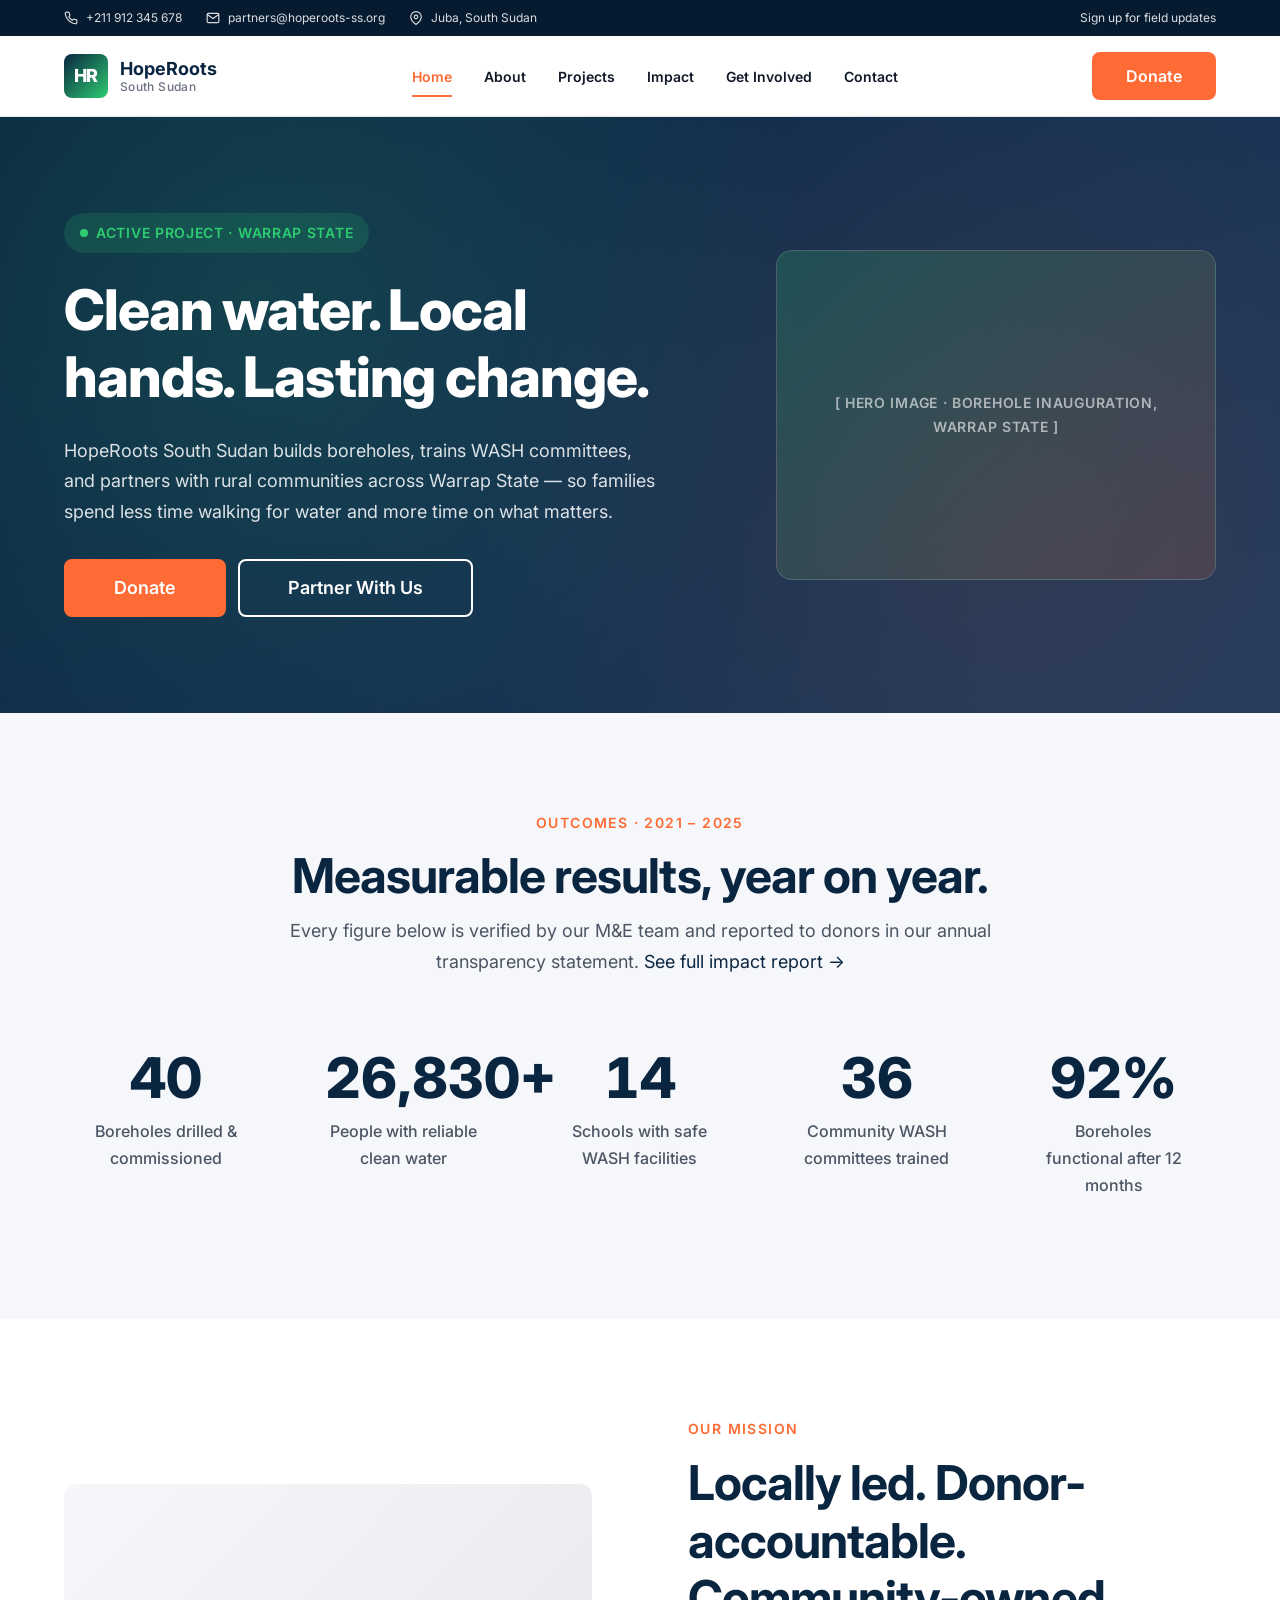
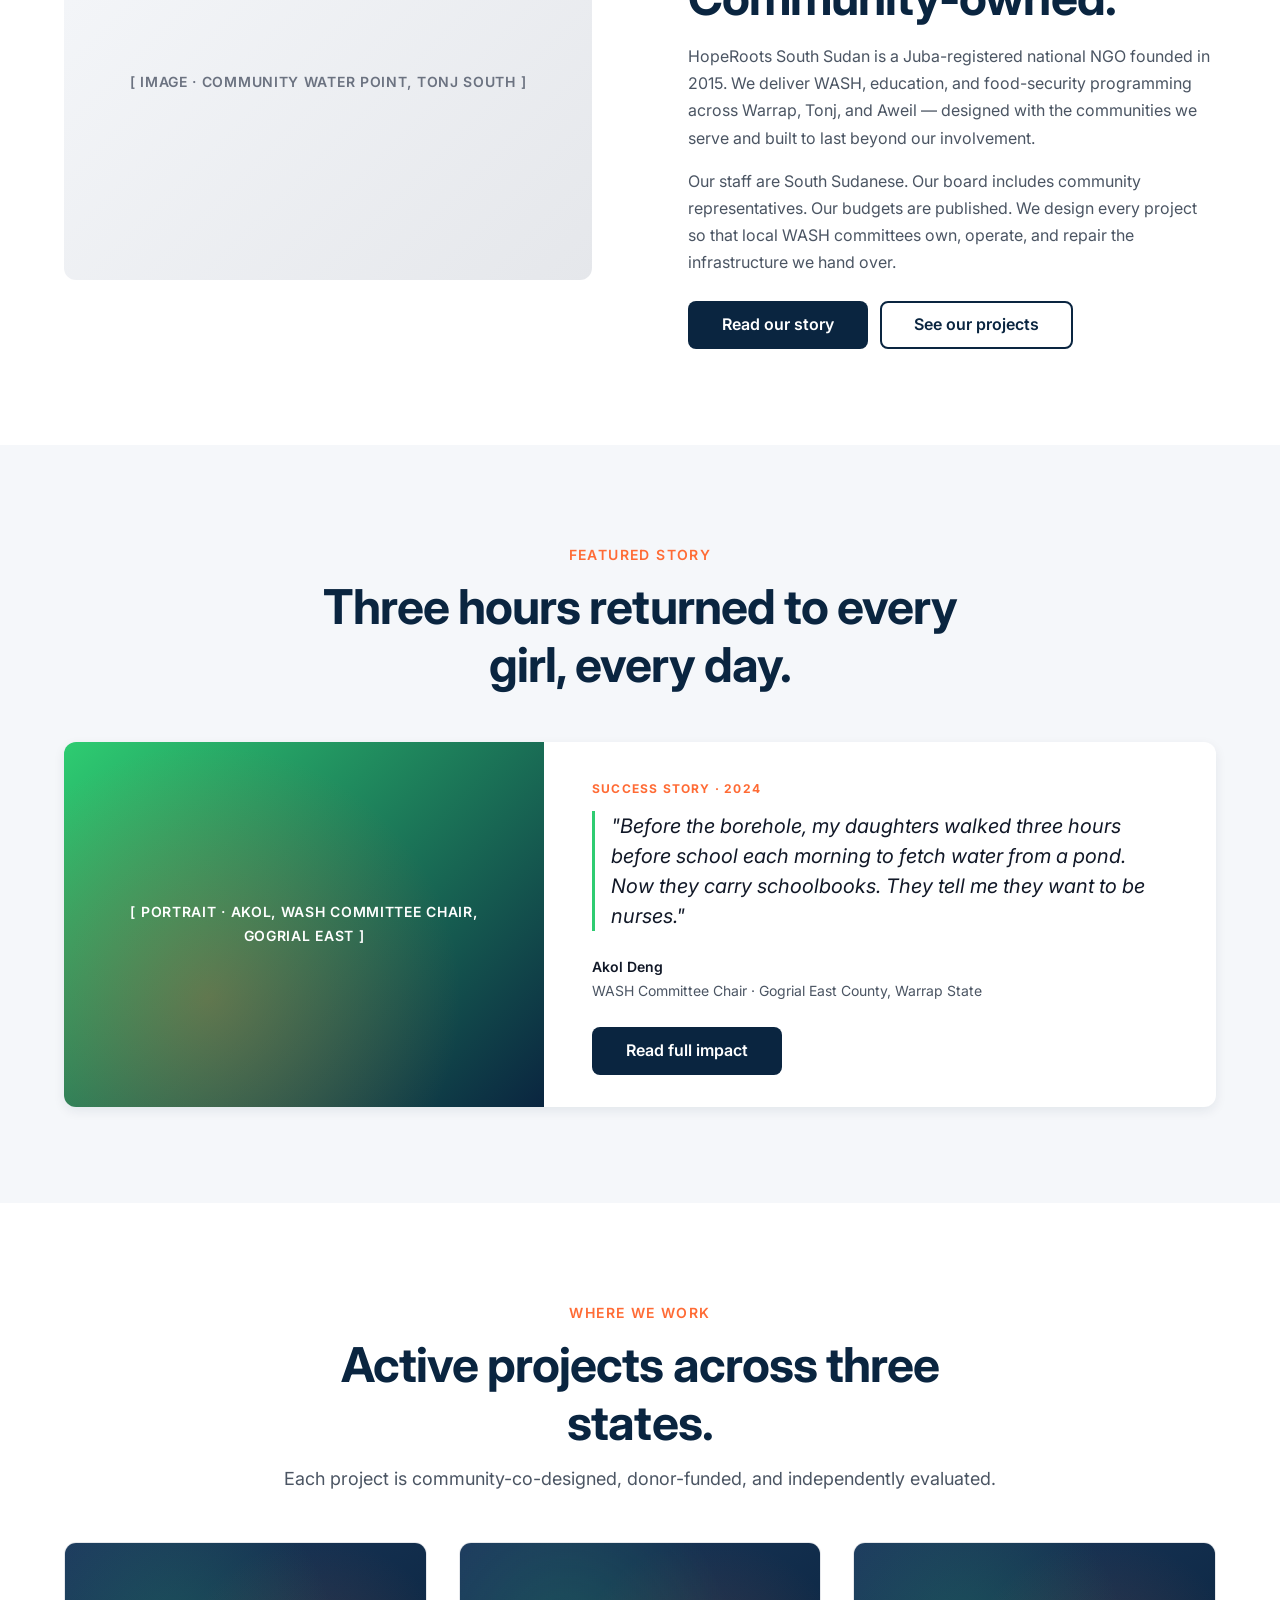
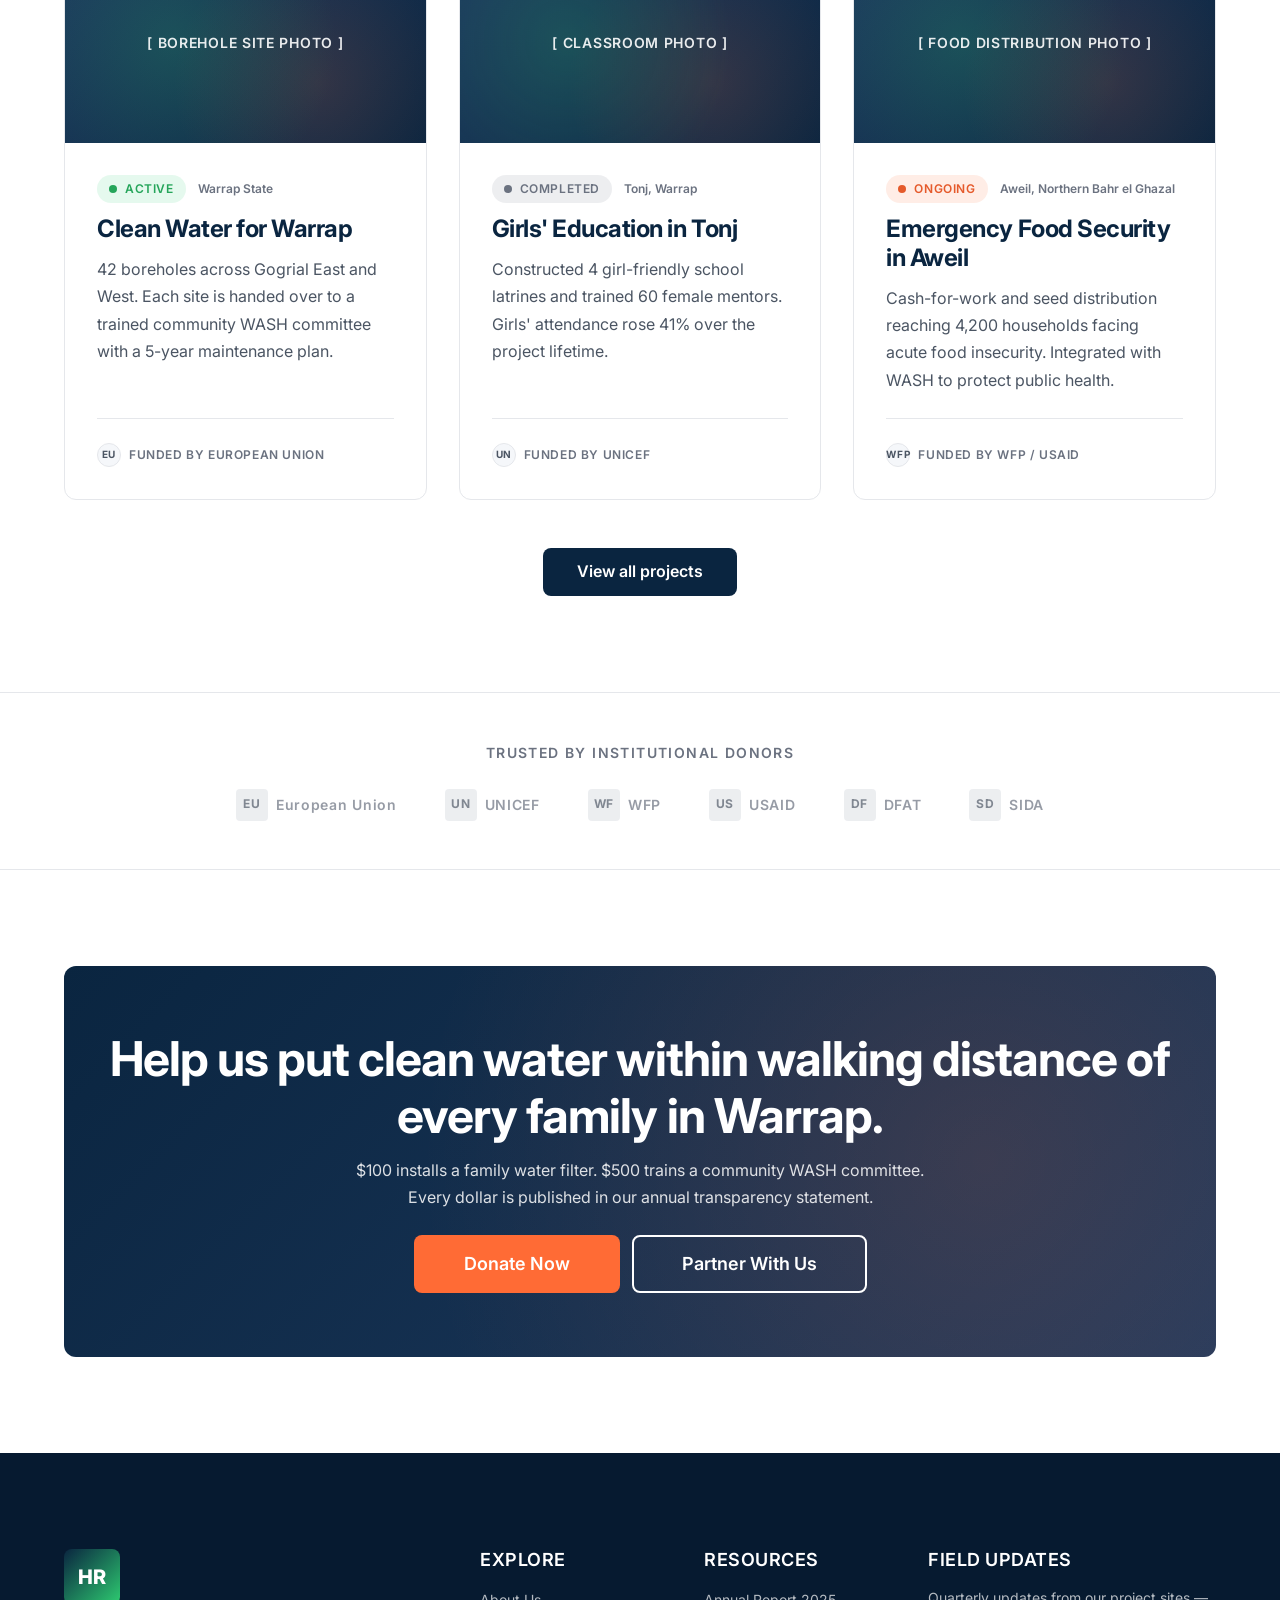
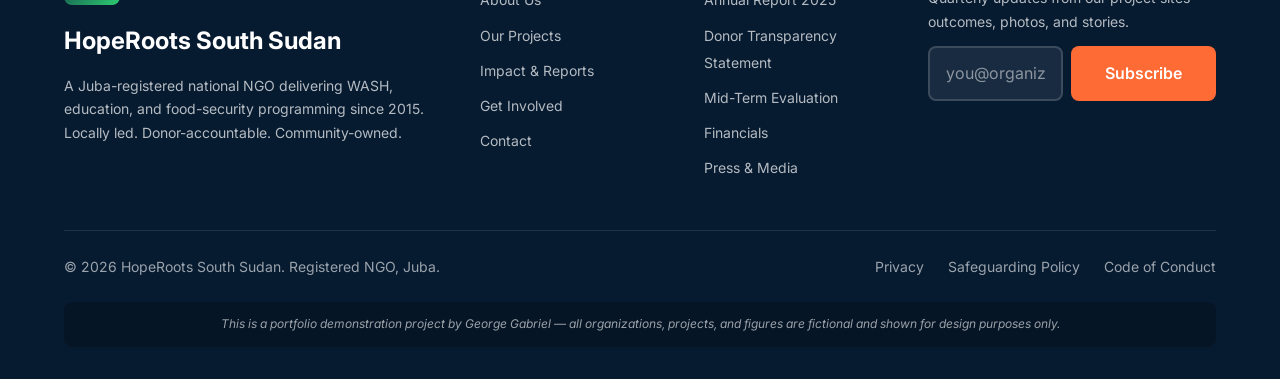
==== index.html @ a4d9246c "Initial commit: HopeRoots South Sudan portfolio site - 6 pages: Home, About, Projects, Impact & Repo" ====
<!DOCTYPE html>
<html lang="en">
<head>
  <meta charset="UTF-8" />
  <meta name="viewport" content="width=device-width, initial-scale=1.0" />
  <meta name="theme-color" content="#0a2540" />
  <title>HopeRoots South Sudan — Clean Water for Warrap</title>
  <meta name="description" content="HopeRoots South Sudan delivers clean water, sanitation, and hygiene (WASH) programs in Warrap State. Locally led, donor-funded, community-owned." />
  <meta name="author" content="HopeRoots South Sudan" />

  <!-- Open Graph / social -->
  <meta property="og:title" content="HopeRoots South Sudan — Clean Water for Warrap" />
  <meta property="og:description" content="Locally led WASH programs delivering measurable outcomes across Warrap, Tonj, and Aweil." />
  <meta property="og:type" content="website" />

  <!-- Favicon (inline SVG, no extra request) -->
  <link rel="icon" type="image/svg+xml" href="data:image/svg+xml,%3Csvg xmlns='http://www.w3.org/2000/svg' viewBox='0 0 64 64'%3E%3Crect width='64' height='64' rx='12' fill='%230a2540'/%3E%3Ctext x='32' y='42' font-family='Inter,sans-serif' font-size='28' font-weight='800' fill='%232ecc71' text-anchor='middle'%3EHR%3C/text%3E%3C/svg%3E" />

  <!-- Fonts — preconnect for perf, then load Inter -->
  <link rel="preconnect" href="https://fonts.googleapis.com" />
  <link rel="preconnect" href="https://fonts.gstatic.com" crossorigin />
  <link href="https://fonts.googleapis.com/css2?family=Inter:wght@400;500;600;700;800&display=swap" rel="stylesheet" />

  <!-- Styles -->
  <link rel="stylesheet" href="css/base.css" />
  <link rel="stylesheet" href="css/layout.css" />
  <link rel="stylesheet" href="css/components.css" />
</head>
<body data-page="home">

  <!-- Accessibility: skip to main content -->
  <a href="#main" class="skip-link">Skip to main content</a>

  <!-- Top utility bar -->
  <div class="utility-bar">
    <div class="container utility-bar__inner">
      <div class="utility-bar__info">
        <span>
          <svg viewBox="0 0 24 24" fill="none" stroke="currentColor" stroke-width="2" aria-hidden="true"><path d="M22 16.92v3a2 2 0 0 1-2.18 2 19.79 19.79 0 0 1-8.63-3.07 19.5 19.5 0 0 1-6-6 19.79 19.79 0 0 1-3.07-8.67A2 2 0 0 1 4.11 2h3a2 2 0 0 1 2 1.72c.13.96.37 1.9.7 2.81a2 2 0 0 1-.45 2.11L8.09 9.91a16 16 0 0 0 6 6l1.27-1.27a2 2 0 0 1 2.11-.45c.91.33 1.85.57 2.81.7A2 2 0 0 1 22 16.92Z"/></svg>
          +211 912 345 678
        </span>
        <span>
          <svg viewBox="0 0 24 24" fill="none" stroke="currentColor" stroke-width="2" aria-hidden="true"><path d="M4 4h16c1.1 0 2 .9 2 2v12c0 1.1-.9 2-2 2H4c-1.1 0-2-.9-2-2V6c0-1.1.9-2 2-2Z"/><path d="m22 6-10 7L2 6"/></svg>
          partners@hoperoots-ss.org
        </span>
        <span>
          <svg viewBox="0 0 24 24" fill="none" stroke="currentColor" stroke-width="2" aria-hidden="true"><path d="M21 10c0 7-9 13-9 13s-9-6-9-13a9 9 0 0 1 18 0Z"/><circle cx="12" cy="10" r="3"/></svg>
          Juba, South Sudan
        </span>
      </div>
      <div>
        <a href="get-involved.html#newsletter">Sign up for field updates</a>
      </div>
    </div>
  </div>

  <!-- Main header / nav -->
  <header class="site-header" role="banner">
    <div class="container">
      <nav class="nav" aria-label="Primary">
        <a href="index.html" class="nav__brand">
          <span class="nav__logo" aria-hidden="true">HR</span>
          <span class="nav__brand-text">
            <span class="nav__brand-name">HopeRoots</span>
            <span class="nav__brand-tag">South Sudan</span>
          </span>
        </a>

        <ul class="nav__menu">
          <li><a href="index.html" class="nav__link is-active">Home</a></li>
          <li><a href="about.html" class="nav__link">About</a></li>
          <li><a href="projects.html" class="nav__link">Projects</a></li>
          <li><a href="impact.html" class="nav__link">Impact</a></li>
          <li><a href="get-involved.html" class="nav__link">Get Involved</a></li>
          <li><a href="contact.html" class="nav__link">Contact</a></li>
        </ul>

        <a href="get-involved.html" class="btn btn--primary nav__cta">Donate</a>

        <button class="nav__toggle" aria-label="Open menu" aria-expanded="false" aria-controls="mobile-menu">
          <svg viewBox="0 0 24 24" fill="none" stroke="currentColor" stroke-width="2" aria-hidden="true"><line x1="3" y1="6" x2="21" y2="6"/><line x1="3" y1="12" x2="21" y2="12"/><line x1="3" y1="18" x2="21" y2="18"/></svg>
        </button>
      </nav>
    </div>
  </header>

  <!-- Mobile menu drawer -->
  <div class="mobile-menu" id="mobile-menu" role="dialog" aria-modal="true" aria-label="Menu">
    <div class="mobile-menu__panel">
      <div class="mobile-menu__header">
        <a href="index.html" class="nav__brand">
          <span class="nav__logo" aria-hidden="true">HR</span>
          <span class="nav__brand-text">
            <span class="nav__brand-name">HopeRoots</span>
            <span class="nav__brand-tag">South Sudan</span>
          </span>
        </a>
        <button class="mobile-menu__close" aria-label="Close menu">
          <svg viewBox="0 0 24 24" fill="none" stroke="currentColor" stroke-width="2" aria-hidden="true"><line x1="18" y1="6" x2="6" y2="18"/><line x1="6" y1="6" x2="18" y2="18"/></svg>
        </button>
      </div>
      <ul class="mobile-menu__nav">
        <li><a href="index.html" class="mobile-menu__link is-active">Home</a></li>
        <li><a href="about.html" class="mobile-menu__link">About Us</a></li>
        <li><a href="projects.html" class="mobile-menu__link">Our Projects</a></li>
        <li><a href="impact.html" class="mobile-menu__link">Impact &amp; Reports</a></li>
        <li><a href="get-involved.html" class="mobile-menu__link">Get Involved</a></li>
        <li><a href="contact.html" class="mobile-menu__link">Contact</a></li>
      </ul>
      <div class="mobile-menu__cta">
        <a href="get-involved.html" class="btn btn--primary btn--full btn--large">Donate Now</a>
      </div>
    </div>
  </div>

  <main id="main">

    <!-- Hero -->
    <section class="hero" aria-labelledby="hero-title">
      <div class="container">
        <div class="hero__inner">
          <div class="hero__content">
            <span class="hero__eyebrow">Active Project · Warrap State</span>
            <h1 id="hero-title" class="hero__title">Clean water. Local hands. Lasting change.</h1>
            <p class="hero__lead">
              HopeRoots South Sudan builds boreholes, trains WASH committees, and partners
              with rural communities across Warrap State — so families spend less time walking
              for water and more time on what matters.
            </p>
            <div class="hero__cta">
              <a href="get-involved.html" class="btn btn--primary btn--large">Donate</a>
              <a href="contact.html" class="btn btn--ghost-light btn--large">Partner With Us</a>
            </div>
          </div>
          <div class="hero__visual" aria-label="Placeholder for hero photograph: community members gathering at a newly drilled borehole in Warrap State">
            <div class="hero__visual-text">[ Hero image · Borehole inauguration, Warrap State ]</div>
          </div>
        </div>
      </div>
    </section>

    <!-- Stat counters -->
    <section class="section section--alt" aria-labelledby="stats-title">
      <div class="container">
        <div class="section-header">
          <span class="eyebrow">Outcomes · 2021 – 2025</span>
          <h2 id="stats-title">Measurable results, year on year.</h2>
          <p>Every figure below is verified by our M&amp;E team and reported to donors in our
            annual transparency statement. <a href="impact.html">See full impact report →</a></p>
        </div>

        <div class="stats">
          <div class="stat">
            <span class="stat__number" data-target="42" data-suffix="">0</span>
            <span class="stat__label">Boreholes drilled &amp; commissioned</span>
          </div>
          <div class="stat">
            <span class="stat__number" data-target="28000" data-suffix="+">0</span>
            <span class="stat__label">People with reliable clean water</span>
          </div>
          <div class="stat">
            <span class="stat__number" data-target="15" data-suffix="">0</span>
            <span class="stat__label">Schools with safe WASH facilities</span>
          </div>
          <div class="stat">
            <span class="stat__number" data-target="38" data-suffix="">0</span>
            <span class="stat__label">Community WASH committees trained</span>
          </div>
          <div class="stat">
            <span class="stat__number" data-target="96" data-suffix="%">0</span>
            <span class="stat__label">Boreholes functional after 12 months</span>
          </div>
        </div>
      </div>
    </section>

    <!-- Mission / About preview -->
    <section class="section" aria-labelledby="mission-title">
      <div class="container">
        <div class="two-col">
          <div class="two-col__visual" aria-label="Placeholder for image: women and children at a community water point">
            [ Image · Community water point, Tonj South ]
          </div>
          <div class="two-col__content">
            <span class="eyebrow" style="color: var(--color-accent-orange); font-weight: 600; letter-spacing: 0.1em; text-transform: uppercase; font-size: var(--fs-sm);">Our Mission</span>
            <h2 id="mission-title" style="margin-top: var(--space-3);">Locally led. Donor-accountable. Community-owned.</h2>
            <p>
              HopeRoots South Sudan is a Juba-registered national NGO founded in 2015. We
              deliver WASH, education, and food-security programming across Warrap, Tonj, and
              Aweil — designed with the communities we serve and built to last beyond our
              involvement.
            </p>
            <p>
              Our staff are South Sudanese. Our board includes community representatives.
              Our budgets are published. We design every project so that local WASH committees
              own, operate, and repair the infrastructure we hand over.
            </p>
            <div class="btn-group">
              <a href="about.html" class="btn btn--secondary">Read our story</a>
              <a href="projects.html" class="btn btn--ghost">See our projects</a>
            </div>
          </div>
        </div>
      </div>
    </section>

    <!-- Featured success story -->
    <section class="section section--alt" aria-labelledby="story-title">
      <div class="container">
        <div class="section-header">
          <span class="eyebrow">Featured Story</span>
          <h2 id="story-title">Three hours returned to every girl, every day.</h2>
        </div>

        <article class="story-card">
          <div class="story-card__visual" aria-label="Placeholder for portrait photograph: community leader in Warrap State">
            <span>[ Portrait · Akol, WASH Committee Chair, Gogrial East ]</span>
          </div>
          <div class="story-card__body">
            <span class="story-card__label">Success Story · 2024</span>
            <blockquote class="story-card__quote">
              "Before the borehole, my daughters walked three hours before school each morning
              to fetch water from a pond. Now they carry schoolbooks. They tell me they want
              to be nurses."
            </blockquote>
            <div class="story-card__attribution">
              <strong>Akol Deng</strong>
              WASH Committee Chair · Gogrial East County, Warrap State
            </div>
            <div class="btn-group" style="margin-top: var(--space-5);">
              <a href="impact.html" class="btn btn--secondary">Read full impact</a>
            </div>
          </div>
        </article>
      </div>
    </section>

    <!-- Featured projects preview -->
    <section class="section" aria-labelledby="projects-preview-title">
      <div class="container">
        <div class="section-header">
          <span class="eyebrow">Where We Work</span>
          <h2 id="projects-preview-title">Active projects across three states.</h2>
          <p>Each project is community-co-designed, donor-funded, and independently evaluated.</p>
        </div>

        <div class="grid grid--3">
          <article class="project-card">
            <div class="project-card__image" aria-hidden="true">
              <span class="project-card__image-text">[ Borehole site photo ]</span>
            </div>
            <div class="project-card__body">
              <div class="project-card__meta">
                <span class="badge badge--active">Active</span>
                <span style="font-size: var(--fs-xs); color: var(--color-text-light); font-weight: 600;">Warrap State</span>
              </div>
              <h3 class="project-card__title">Clean Water for Warrap</h3>
              <p class="project-card__desc">
                42 boreholes across Gogrial East and West. Each site is handed over to a trained
                community WASH committee with a 5-year maintenance plan.
              </p>
              <div class="project-card__footer funding-line">
                <span class="funding-line__mark">EU</span>
                <span>Funded by European Union</span>
              </div>
            </div>
          </article>

          <article class="project-card">
            <div class="project-card__image" aria-hidden="true">
              <span class="project-card__image-text">[ Classroom photo ]</span>
            </div>
            <div class="project-card__body">
              <div class="project-card__meta">
                <span class="badge badge--completed">Completed</span>
                <span style="font-size: var(--fs-xs); color: var(--color-text-light); font-weight: 600;">Tonj, Warrap</span>
              </div>
              <h3 class="project-card__title">Girls' Education in Tonj</h3>
              <p class="project-card__desc">
                Constructed 4 girl-friendly school latrines and trained 60 female mentors.
                Girls' attendance rose 41% over the project lifetime.
              </p>
              <div class="project-card__footer funding-line">
                <span class="funding-line__mark">UN</span>
                <span>Funded by UNICEF</span>
              </div>
            </div>
          </article>

          <article class="project-card">
            <div class="project-card__image" aria-hidden="true">
              <span class="project-card__image-text">[ Food distribution photo ]</span>
            </div>
            <div class="project-card__body">
              <div class="project-card__meta">
                <span class="badge badge--ongoing">Ongoing</span>
                <span style="font-size: var(--fs-xs); color: var(--color-text-light); font-weight: 600;">Aweil, Northern Bahr el Ghazal</span>
              </div>
              <h3 class="project-card__title">Emergency Food Security in Aweil</h3>
              <p class="project-card__desc">
                Cash-for-work and seed distribution reaching 4,200 households facing acute
                food insecurity. Integrated with WASH to protect public health.
              </p>
              <div class="project-card__footer funding-line">
                <span class="funding-line__mark">WFP</span>
                <span>Funded by WFP / USAID</span>
              </div>
            </div>
          </article>
        </div>

        <div class="text-center" style="margin-top: var(--space-7);">
          <a href="projects.html" class="btn btn--secondary">View all projects</a>
        </div>
      </div>
    </section>

    <!-- Partner logos strip -->
    <div class="partners">
      <div class="container">
        <div class="partners__label">Trusted by institutional donors</div>
        <div class="partners__logos">
          <span class="partner-logo"><span class="partner-logo__mark">EU</span> European Union</span>
          <span class="partner-logo"><span class="partner-logo__mark">UN</span> UNICEF</span>
          <span class="partner-logo"><span class="partner-logo__mark">WF</span> WFP</span>
          <span class="partner-logo"><span class="partner-logo__mark">US</span> USAID</span>
          <span class="partner-logo"><span class="partner-logo__mark">DF</span> DFAT</span>
          <span class="partner-logo"><span class="partner-logo__mark">SD</span> SIDA</span>
        </div>
      </div>
    </div>

    <!-- CTA banner -->
    <section class="section">
      <div class="container">
        <div class="cta-banner">
          <h2>Help us put clean water within walking distance of every family in Warrap.</h2>
          <p>
            $100 installs a family water filter. $500 trains a community WASH committee.
            Every dollar is published in our annual transparency statement.
          </p>
          <div class="btn-group" style="justify-content: center;">
            <a href="get-involved.html" class="btn btn--primary btn--large">Donate Now</a>
            <a href="contact.html" class="btn btn--ghost-light btn--large">Partner With Us</a>
          </div>
        </div>
      </div>
    </section>

  </main>

  <!-- Footer -->
  <footer class="site-footer" role="contentinfo">
    <div class="container">
      <div class="footer-grid">
        <div class="footer-brand">
          <div class="footer-brand__logo" aria-hidden="true">HR</div>
          <div class="footer-brand__name">HopeRoots South Sudan</div>
          <p class="footer-brand__desc">
            A Juba-registered national NGO delivering WASH, education, and food-security
            programming since 2015. Locally led. Donor-accountable. Community-owned.
          </p>
        </div>

        <div>
          <h4>Explore</h4>
          <ul class="footer-links">
            <li><a href="about.html">About Us</a></li>
            <li><a href="projects.html">Our Projects</a></li>
            <li><a href="impact.html">Impact &amp; Reports</a></li>
            <li><a href="get-involved.html">Get Involved</a></li>
            <li><a href="contact.html">Contact</a></li>
          </ul>
        </div>

        <div>
          <h4>Resources</h4>
          <ul class="footer-links">
            <li><a href="impact.html#reports">Annual Report 2025</a></li>
            <li><a href="impact.html#reports">Donor Transparency Statement</a></li>
            <li><a href="impact.html#reports">Mid-Term Evaluation</a></li>
            <li><a href="impact.html#financials">Financials</a></li>
            <li><a href="contact.html#press">Press &amp; Media</a></li>
          </ul>
        </div>

        <div class="footer-newsletter" id="newsletter">
          <h4>Field Updates</h4>
          <p>Quarterly updates from our project sites — outcomes, photos, and stories.</p>
          <form class="newsletter-form" data-validate data-success-message="Thank you for subscribing. Watch your inbox for our next quarterly update.">
            <label for="footer-email" class="sr-only">Email address</label>
            <input id="footer-email" class="form-input" type="email" name="email" placeholder="you@organization.org" required />
            <button type="submit" class="btn btn--primary">Subscribe</button>
          </form>
          <div class="form-success" role="status" aria-live="polite"></div>
        </div>
      </div>

      <div class="footer-bottom">
        <div>
          © <span data-year>2025</span> HopeRoots South Sudan. Registered NGO, Juba.
        </div>
        <div class="footer-bottom__credits">
          <a href="#">Privacy</a>
          <a href="#">Safeguarding Policy</a>
          <a href="#">Code of Conduct</a>
        </div>
      </div>

      <div class="footer-disclaimer">
        This is a portfolio demonstration project by George Gabriel — all organizations,
        projects, and figures are fictional and shown for design purposes only.
      </div>
    </div>
  </footer>

  <script src="js/main.js"></script>
</body>
</html>
---- css/base.css ----
/* ==========================================================================
   base.css — Reset, design tokens, typography, and global utilities
   HopeRoots South Sudan — Clean Water for Warrap
   ========================================================================== */

/* --------------------------------------------------------------------------
   Design Tokens (CSS Custom Properties)
   --------------------------------------------------------------------------
   Color philosophy:
   - Deep blue = institutional trust, water, stability
   - White = clarity, transparency, openness
   - Accent orange = urgency, action, warmth
   - Accent green = growth, water, life, sustainability
   -------------------------------------------------------------------------- */
:root {
  /* Brand colors */
  --color-primary: #0a2540;          /* Deep institutional blue */
  --color-primary-dark: #061a30;
  --color-primary-light: #1e3a5f;
  --color-accent-orange: #ff6b35;    /* Warm CTA / urgency */
  --color-accent-orange-dark: #e55a2b;
  --color-accent-green: #2ecc71;     /* Water / life / growth */
  --color-accent-green-dark: #25a55a;

  /* Neutrals */
  --color-white: #ffffff;
  --color-bg: #ffffff;
  --color-bg-alt: #f5f7fa;           /* Subtle section dividers */
  --color-bg-dark: #0a2540;
  --color-border: #e5e7eb;
  --color-border-strong: #d1d5db;

  /* Status badges */
  --color-status-active: #2ecc71;
  --color-status-ongoing: #ff6b35;
  --color-status-completed: #6b7280;

  /* Text */
  --color-text: #111827;
  --color-text-medium: #4b5563;
  --color-text-light: #6b7280;
  --color-text-inverse: #ffffff;

  /* Typography */
  --font-sans: 'Inter', -apple-system, BlinkMacSystemFont, 'Segoe UI', Roboto,
    Oxygen, Ubuntu, Cantarell, sans-serif;
  --font-display: 'Inter', -apple-system, BlinkMacSystemFont, 'Segoe UI', sans-serif;

  --fs-xs: 0.75rem;       /* 12px */
  --fs-sm: 0.875rem;      /* 14px */
  --fs-base: 1rem;        /* 16px */
  --fs-md: 1.125rem;      /* 18px */
  --fs-lg: 1.25rem;       /* 20px */
  --fs-xl: 1.5rem;        /* 24px */
  --fs-2xl: 2rem;         /* 32px */
  --fs-3xl: 2.5rem;       /* 40px */
  --fs-4xl: 3rem;         /* 48px */
  --fs-5xl: 3.5rem;       /* 56px */

  --fw-regular: 400;
  --fw-medium: 500;
  --fw-semibold: 600;
  --fw-bold: 700;
  --fw-extrabold: 800;

  --lh-tight: 1.2;
  --lh-snug: 1.35;
  --lh-normal: 1.5;
  --lh-relaxed: 1.7;

  /* Spacing scale (8px base) */
  --space-1: 0.25rem;     /*  4px */
  --space-2: 0.5rem;      /*  8px */
  --space-3: 0.75rem;     /* 12px */
  --space-4: 1rem;        /* 16px */
  --space-5: 1.5rem;      /* 24px */
  --space-6: 2rem;        /* 32px */
  --space-7: 3rem;        /* 48px */
  --space-8: 4rem;        /* 64px */
  --space-9: 6rem;        /* 96px */
  --space-10: 8rem;       /* 128px */

  /* Layout */
  --container-max: 1200px;
  --container-narrow: 880px;
  --container-padding: var(--space-5);

  /* Radii */
  --radius-sm: 4px;
  --radius-md: 8px;
  --radius-lg: 12px;
  --radius-xl: 16px;
  --radius-full: 9999px;

  /* Shadows — soft, institutional */
  --shadow-sm: 0 1px 2px rgba(10, 37, 64, 0.06);
  --shadow-md: 0 4px 12px rgba(10, 37, 64, 0.08);
  --shadow-lg: 0 12px 32px rgba(10, 37, 64, 0.12);
  --shadow-xl: 0 24px 48px rgba(10, 37, 64, 0.15);

  /* Transitions */
  --transition-fast: 150ms ease;
  --transition-base: 250ms ease;
  --transition-slow: 400ms ease;

  /* Z-index */
  --z-base: 1;
  --z-dropdown: 50;
  --z-sticky: 100;
  --z-modal: 200;
}

/* --------------------------------------------------------------------------
   Reset / Normalize
   -------------------------------------------------------------------------- */
*,
*::before,
*::after {
  box-sizing: border-box;
}

* {
  margin: 0;
}

html {
  scroll-behavior: smooth;
  -webkit-text-size-adjust: 100%;
}

body {
  font-family: var(--font-sans);
  font-size: var(--fs-base);
  line-height: var(--lh-relaxed);
  color: var(--color-text);
  background-color: var(--color-bg);
  -webkit-font-smoothing: antialiased;
  -moz-osx-font-smoothing: grayscale;
  overflow-x: hidden;
}

img,
picture,
svg {
  display: block;
  max-width: 100%;
  height: auto;
}

input,
button,
textarea,
select {
  font: inherit;
  color: inherit;
}

button {
  cursor: pointer;
  background: none;
  border: none;
  padding: 0;
}

a {
  color: var(--color-primary);
  text-decoration: none;
  transition: color var(--transition-fast);
}

a:hover,
a:focus-visible {
  color: var(--color-accent-orange);
}

ul,
ol {
  list-style: none;
  padding: 0;
}

/* Focus styles — accessibility */
:focus-visible {
  outline: 3px solid var(--color-accent-orange);
  outline-offset: 2px;
  border-radius: var(--radius-sm);
}

/* --------------------------------------------------------------------------
   Typography
   -------------------------------------------------------------------------- */
h1, h2, h3, h4, h5, h6 {
  font-family: var(--font-display);
  font-weight: var(--fw-bold);
  line-height: var(--lh-tight);
  color: var(--color-primary);
  letter-spacing: -0.02em;
}

h1 {
  font-size: clamp(var(--fs-3xl), 5vw, var(--fs-5xl));
  font-weight: var(--fw-extrabold);
}

h2 {
  font-size: clamp(var(--fs-2xl), 4vw, var(--fs-4xl));
}

h3 {
  font-size: clamp(var(--fs-xl), 3vw, var(--fs-2xl));
}

h4 {
  font-size: var(--fs-lg);
}

p {
  line-height: var(--lh-relaxed);
  color: var(--color-text-medium);
}

.lead {
  font-size: var(--fs-md);
  line-height: var(--lh-relaxed);
  color: var(--color-text-medium);
  font-weight: var(--fw-regular);
}

/* --------------------------------------------------------------------------
   Layout utilities
   -------------------------------------------------------------------------- */
.container {
  width: 100%;
  max-width: var(--container-max);
  margin: 0 auto;
  padding-left: var(--container-padding);
  padding-right: var(--container-padding);
}

.container--narrow {
  max-width: var(--container-narrow);
}

.section {
  padding-top: var(--space-9);
  padding-bottom: var(--space-9);
}

.section--alt {
  background-color: var(--color-bg-alt);
}

.section--dark {
  background-color: var(--color-bg-dark);
  color: var(--color-text-inverse);
}

.section--dark h2,
.section--dark h3,
.section--dark h4 {
  color: var(--color-text-inverse);
}

.section--dark p {
  color: rgba(255, 255, 255, 0.85);
}

.section-header {
  text-align: center;
  max-width: 720px;
  margin: 0 auto var(--space-7);
}

.section-header .eyebrow {
  display: inline-block;
  font-size: var(--fs-sm);
  font-weight: var(--fw-semibold);
  letter-spacing: 0.1em;
  text-transform: uppercase;
  color: var(--color-accent-orange);
  margin-bottom: var(--space-3);
}

.section-header p {
  margin-top: var(--space-3);
  font-size: var(--fs-md);
}

/* Visually hidden — accessible but not visible */
.sr-only {
  position: absolute;
  width: 1px;
  height: 1px;
  padding: 0;
  margin: -1px;
  overflow: hidden;
  clip: rect(0, 0, 0, 0);
  white-space: nowrap;
  border: 0;
}

/* Skip link — keyboard accessibility */
.skip-link {
  position: absolute;
  top: -100px;
  left: var(--space-4);
  background: var(--color-primary);
  color: var(--color-white);
  padding: var(--space-3) var(--space-5);
  border-radius: var(--radius-md);
  z-index: var(--z-modal);
  font-weight: var(--fw-semibold);
}

.skip-link:focus {
  top: var(--space-4);
  color: var(--color-white);
}

/* Text alignment */
.text-center { text-align: center; }
.text-left { text-align: left; }

/* Spacing utilities */
.mt-0 { margin-top: 0; }
.mt-4 { margin-top: var(--space-4); }
.mt-6 { margin-top: var(--space-6); }
.mt-8 { margin-top: var(--space-8); }
.mb-0 { margin-bottom: 0; }
.mb-4 { margin-bottom: var(--space-4); }
.mb-6 { margin-bottom: var(--space-6); }
.mb-8 { margin-bottom: var(--space-8); }

/* Reduced motion — respect user preferences */
@media (prefers-reduced-motion: reduce) {
  *,
  *::before,
  *::after {
    animation-duration: 0.01ms !important;
    animation-iteration-count: 1 !important;
    transition-duration: 0.01ms !important;
    scroll-behavior: auto !important;
  }
}
---- css/layout.css ----
/* ==========================================================================
   layout.css — Header, navigation, footer
   HopeRoots South Sudan
   ========================================================================== */

/* --------------------------------------------------------------------------
   Site header / top bar
   -------------------------------------------------------------------------- */
.site-header {
  position: sticky;
  top: 0;
  z-index: var(--z-sticky);
  background-color: rgba(255, 255, 255, 0.95);
  backdrop-filter: blur(8px);
  -webkit-backdrop-filter: blur(8px);
  border-bottom: 1px solid var(--color-border);
  transition: box-shadow var(--transition-base);
}

.site-header.is-scrolled {
  box-shadow: var(--shadow-md);
}

/* Utility bar (above main nav) */
.utility-bar {
  background-color: var(--color-primary-dark);
  color: rgba(255, 255, 255, 0.85);
  font-size: var(--fs-xs);
  padding: var(--space-2) 0;
}

.utility-bar__inner {
  display: flex;
  justify-content: space-between;
  align-items: center;
  gap: var(--space-4);
  flex-wrap: wrap;
}

.utility-bar a {
  color: rgba(255, 255, 255, 0.85);
}

.utility-bar a:hover {
  color: var(--color-white);
}

.utility-bar__info {
  display: flex;
  gap: var(--space-5);
  flex-wrap: wrap;
}

.utility-bar__info span {
  display: inline-flex;
  align-items: center;
  gap: var(--space-2);
}

.utility-bar__info svg {
  width: 14px;
  height: 14px;
}

@media (max-width: 600px) {
  .utility-bar__info span:nth-child(2),
  .utility-bar__info span:nth-child(3) {
    display: none;
  }
}

/* Main navigation */
.nav {
  display: flex;
  align-items: center;
  justify-content: space-between;
  padding: var(--space-4) 0;
  gap: var(--space-5);
}

.nav__brand {
  display: flex;
  align-items: center;
  gap: var(--space-3);
  text-decoration: none;
  color: var(--color-primary);
  font-weight: var(--fw-bold);
  flex-shrink: 0;
}

.nav__brand:hover {
  color: var(--color-primary);
}

.nav__logo {
  width: 44px;
  height: 44px;
  border-radius: var(--radius-md);
  background: linear-gradient(135deg, var(--color-primary) 0%, var(--color-accent-green) 100%);
  display: flex;
  align-items: center;
  justify-content: center;
  color: var(--color-white);
  font-weight: var(--fw-extrabold);
  font-size: var(--fs-md);
  letter-spacing: -0.02em;
}

.nav__brand-text {
  display: flex;
  flex-direction: column;
  line-height: 1.2;
}

.nav__brand-name {
  font-size: var(--fs-md);
  font-weight: var(--fw-bold);
  color: var(--color-primary);
}

.nav__brand-tag {
  font-size: var(--fs-xs);
  color: var(--color-text-light);
  font-weight: var(--fw-medium);
  letter-spacing: 0.03em;
}

.nav__menu {
  display: none;
  align-items: center;
  gap: var(--space-2);
}

@media (min-width: 900px) {
  .nav__menu {
    display: flex;
  }
}

.nav__link {
  padding: var(--space-2) var(--space-3);
  font-size: var(--fs-sm);
  font-weight: var(--fw-semibold);
  color: var(--color-text);
  border-radius: var(--radius-md);
  transition: all var(--transition-fast);
  text-decoration: none;
  position: relative;
}

.nav__link:hover,
.nav__link:focus-visible {
  color: var(--color-primary);
  background-color: var(--color-bg-alt);
}

.nav__link.is-active {
  color: var(--color-accent-orange);
}

.nav__link.is-active::after {
  content: '';
  position: absolute;
  bottom: -4px;
  left: var(--space-3);
  right: var(--space-3);
  height: 2px;
  background-color: var(--color-accent-orange);
  border-radius: 1px;
}

.nav__cta {
  display: none;
}

@media (min-width: 900px) {
  .nav__cta {
    display: inline-flex;
  }
}

.nav__toggle {
  display: flex;
  align-items: center;
  justify-content: center;
  width: 44px;
  height: 44px;
  border-radius: var(--radius-md);
  color: var(--color-primary);
}

.nav__toggle:hover {
  background-color: var(--color-bg-alt);
}

.nav__toggle svg {
  width: 26px;
  height: 26px;
}

@media (min-width: 900px) {
  .nav__toggle {
    display: none;
  }
}

/* Mobile menu drawer */
.mobile-menu {
  display: none;
  position: fixed;
  inset: 0;
  background-color: rgba(10, 37, 64, 0.5);
  z-index: var(--z-modal);
  opacity: 0;
  transition: opacity var(--transition-base);
}

.mobile-menu.is-open {
  display: block;
  opacity: 1;
}

.mobile-menu__panel {
  position: absolute;
  top: 0;
  right: 0;
  bottom: 0;
  width: 100%;
  max-width: 360px;
  background-color: var(--color-white);
  padding: var(--space-6);
  overflow-y: auto;
  transform: translateX(100%);
  transition: transform var(--transition-base);
}

.mobile-menu.is-open .mobile-menu__panel {
  transform: translateX(0);
}

.mobile-menu__header {
  display: flex;
  align-items: center;
  justify-content: space-between;
  margin-bottom: var(--space-6);
}

.mobile-menu__close {
  width: 44px;
  height: 44px;
  border-radius: var(--radius-md);
  display: flex;
  align-items: center;
  justify-content: center;
  color: var(--color-primary);
}

.mobile-menu__close:hover {
  background-color: var(--color-bg-alt);
}

.mobile-menu__nav {
  display: flex;
  flex-direction: column;
  gap: var(--space-1);
  margin-bottom: var(--space-6);
}

.mobile-menu__link {
  display: block;
  padding: var(--space-4);
  font-size: var(--fs-md);
  font-weight: var(--fw-semibold);
  color: var(--color-text);
  border-radius: var(--radius-md);
  text-decoration: none;
  transition: background-color var(--transition-fast);
}

.mobile-menu__link:hover,
.mobile-menu__link:focus-visible {
  background-color: var(--color-bg-alt);
  color: var(--color-primary);
}

.mobile-menu__link.is-active {
  color: var(--color-accent-orange);
  background-color: rgba(255, 107, 53, 0.08);
}

.mobile-menu__cta {
  margin-top: var(--space-4);
}

.mobile-menu__cta .btn {
  width: 100%;
}

/* --------------------------------------------------------------------------
   Footer
   -------------------------------------------------------------------------- */
.site-footer {
  background-color: var(--color-primary-dark);
  color: rgba(255, 255, 255, 0.8);
  padding-top: var(--space-9);
  padding-bottom: var(--space-6);
}

.site-footer h4 {
  color: var(--color-white);
  font-size: var(--fs-md);
  margin-bottom: var(--space-4);
  font-weight: var(--fw-semibold);
  letter-spacing: 0.03em;
  text-transform: uppercase;
}

.footer-grid {
  display: grid;
  grid-template-columns: 1fr;
  gap: var(--space-7);
  margin-bottom: var(--space-7);
}

@media (min-width: 700px) {
  .footer-grid {
    grid-template-columns: 2fr 1fr 1fr 1.5fr;
    gap: var(--space-6);
  }
}

.footer-brand {
  max-width: 360px;
}

.footer-brand__name {
  color: var(--color-white);
  font-size: var(--fs-xl);
  font-weight: var(--fw-bold);
  margin-bottom: var(--space-3);
}

.footer-brand__desc {
  color: rgba(255, 255, 255, 0.7);
  font-size: var(--fs-sm);
  margin-bottom: var(--space-4);
  line-height: var(--lh-relaxed);
}

.footer-brand__logo {
  width: 56px;
  height: 56px;
  border-radius: var(--radius-md);
  background: linear-gradient(135deg, var(--color-primary) 0%, var(--color-accent-green) 100%);
  display: flex;
  align-items: center;
  justify-content: center;
  color: var(--color-white);
  font-weight: var(--fw-extrabold);
  font-size: var(--fs-lg);
  margin-bottom: var(--space-4);
}

.footer-links {
  display: flex;
  flex-direction: column;
  gap: var(--space-2);
}

.footer-links a {
  color: rgba(255, 255, 255, 0.7);
  font-size: var(--fs-sm);
  padding: var(--space-1) 0;
  text-decoration: none;
  transition: color var(--transition-fast);
}

.footer-links a:hover,
.footer-links a:focus-visible {
  color: var(--color-accent-green);
}

.footer-contact {
  display: flex;
  flex-direction: column;
  gap: var(--space-3);
}

.footer-contact__item {
  display: flex;
  gap: var(--space-3);
  font-size: var(--fs-sm);
  color: rgba(255, 255, 255, 0.7);
  line-height: 1.5;
}

.footer-contact__item svg {
  width: 18px;
  height: 18px;
  flex-shrink: 0;
  margin-top: 2px;
  color: var(--color-accent-green);
}

.footer-newsletter p {
  color: rgba(255, 255, 255, 0.7);
  font-size: var(--fs-sm);
  margin-bottom: var(--space-3);
  line-height: var(--lh-relaxed);
}

.footer-newsletter .newsletter-form {
  margin: 0;
}

.footer-newsletter .form-input {
  background-color: rgba(255, 255, 255, 0.08);
  border-color: rgba(255, 255, 255, 0.15);
  color: var(--color-white);
}

.footer-newsletter .form-input::placeholder {
  color: rgba(255, 255, 255, 0.5);
}

.footer-newsletter .form-input:focus {
  background-color: rgba(255, 255, 255, 0.12);
  border-color: var(--color-accent-green);
}

.footer-bottom {
  border-top: 1px solid rgba(255, 255, 255, 0.1);
  padding-top: var(--space-5);
  display: flex;
  flex-wrap: wrap;
  justify-content: space-between;
  align-items: center;
  gap: var(--space-3);
  font-size: var(--fs-sm);
  color: rgba(255, 255, 255, 0.6);
}

.footer-bottom__credits {
  display: flex;
  gap: var(--space-5);
  flex-wrap: wrap;
}

.footer-bottom__credits a {
  color: rgba(255, 255, 255, 0.6);
}

.footer-bottom__credits a:hover {
  color: var(--color-white);
}

.footer-disclaimer {
  background-color: rgba(0, 0, 0, 0.2);
  border-radius: var(--radius-md);
  padding: var(--space-3) var(--space-4);
  margin-top: var(--space-5);
  font-size: var(--fs-xs);
  color: rgba(255, 255, 255, 0.6);
  font-style: italic;
  text-align: center;
}

/* --------------------------------------------------------------------------
   Notice / banner above hero (e.g., crisis banner)
   -------------------------------------------------------------------------- */
.notice-bar {
  background-color: var(--color-accent-orange);
  color: var(--color-white);
  font-size: var(--fs-sm);
  font-weight: var(--fw-semibold);
  padding: var(--space-2) 0;
  text-align: center;
}

.notice-bar a {
  color: var(--color-white);
  text-decoration: underline;
}
---- css/components.css ----
/* ==========================================================================
   components.css — Reusable UI components
   Buttons, cards, forms, badges, navigation, footer, hero, etc.
   ========================================================================== */

/* --------------------------------------------------------------------------
   Buttons
   -------------------------------------------------------------------------- */
.btn {
  display: inline-flex;
  align-items: center;
  justify-content: center;
  gap: var(--space-2);
  padding: var(--space-3) var(--space-6);
  font-size: var(--fs-base);
  font-weight: var(--fw-semibold);
  line-height: 1.2;
  border-radius: var(--radius-md);
  border: 2px solid transparent;
  cursor: pointer;
  transition: all var(--transition-base);
  text-decoration: none;
  white-space: nowrap;
  min-height: 48px; /* Touch target accessibility */
}

.btn--primary {
  background-color: var(--color-accent-orange);
  color: var(--color-white);
}

.btn--primary:hover,
.btn--primary:focus-visible {
  background-color: var(--color-accent-orange-dark);
  color: var(--color-white);
  transform: translateY(-2px);
  box-shadow: var(--shadow-md);
}

.btn--secondary {
  background-color: var(--color-primary);
  color: var(--color-white);
}

.btn--secondary:hover,
.btn--secondary:focus-visible {
  background-color: var(--color-primary-light);
  color: var(--color-white);
  transform: translateY(-2px);
  box-shadow: var(--shadow-md);
}

.btn--ghost {
  background-color: transparent;
  color: var(--color-primary);
  border-color: var(--color-primary);
}

.btn--ghost:hover,
.btn--ghost:focus-visible {
  background-color: var(--color-primary);
  color: var(--color-white);
}

.btn--ghost-light {
  background-color: transparent;
  color: var(--color-white);
  border-color: var(--color-white);
}

.btn--ghost-light:hover,
.btn--ghost-light:focus-visible {
  background-color: var(--color-white);
  color: var(--color-primary);
}

.btn--large {
  padding: var(--space-4) var(--space-7);
  font-size: var(--fs-md);
  min-height: 56px;
}

.btn--full {
  width: 100%;
}

.btn-group {
  display: flex;
  flex-wrap: wrap;
  gap: var(--space-3);
  align-items: center;
}

/* --------------------------------------------------------------------------
   Status badges
   -------------------------------------------------------------------------- */
.badge {
  display: inline-flex;
  align-items: center;
  gap: var(--space-2);
  padding: var(--space-1) var(--space-3);
  font-size: var(--fs-xs);
  font-weight: var(--fw-semibold);
  letter-spacing: 0.05em;
  text-transform: uppercase;
  border-radius: var(--radius-full);
  background-color: var(--color-bg-alt);
  color: var(--color-text-medium);
}

.badge--active {
  background-color: rgba(46, 204, 113, 0.12);
  color: var(--color-accent-green-dark);
}

.badge--ongoing {
  background-color: rgba(255, 107, 53, 0.12);
  color: var(--color-accent-orange-dark);
}

.badge--completed {
  background-color: rgba(107, 114, 128, 0.12);
  color: var(--color-text-light);
}

.badge::before {
  content: '';
  width: 8px;
  height: 8px;
  border-radius: 50%;
  background-color: currentColor;
}

/* --------------------------------------------------------------------------
   Cards
   -------------------------------------------------------------------------- */
.card {
  background-color: var(--color-white);
  border: 1px solid var(--color-border);
  border-radius: var(--radius-lg);
  padding: var(--space-6);
  transition: all var(--transition-base);
}

.card--hover {
  cursor: default;
}

.card--hover:hover {
  border-color: var(--color-primary-light);
  transform: translateY(-4px);
  box-shadow: var(--shadow-lg);
}

/* Project card */
.project-card {
  display: flex;
  flex-direction: column;
  height: 100%;
  background-color: var(--color-white);
  border: 1px solid var(--color-border);
  border-radius: var(--radius-lg);
  overflow: hidden;
  transition: all var(--transition-base);
}

.project-card:hover {
  transform: translateY(-4px);
  box-shadow: var(--shadow-lg);
  border-color: var(--color-primary-light);
}

.project-card__image {
  width: 100%;
  height: 200px;
  background: linear-gradient(135deg, var(--color-primary-light) 0%, var(--color-primary) 100%);
  display: flex;
  align-items: center;
  justify-content: center;
  position: relative;
  overflow: hidden;
}

.project-card__image::after {
  content: '';
  position: absolute;
  inset: 0;
  background: radial-gradient(circle at 30% 50%, rgba(46, 204, 113, 0.2), transparent 60%),
              radial-gradient(circle at 70% 70%, rgba(255, 107, 53, 0.15), transparent 50%);
}

.project-card__image-text {
  position: relative;
  z-index: 2;
  color: var(--color-white);
  font-size: var(--fs-sm);
  font-weight: var(--fw-semibold);
  letter-spacing: 0.05em;
  text-transform: uppercase;
  opacity: 0.9;
}

.project-card__body {
  padding: var(--space-6);
  display: flex;
  flex-direction: column;
  flex: 1;
}

.project-card__meta {
  display: flex;
  align-items: center;
  gap: var(--space-3);
  margin-bottom: var(--space-3);
  flex-wrap: wrap;
}

.project-card__title {
  font-size: var(--fs-xl);
  margin-bottom: var(--space-3);
}

.project-card__desc {
  color: var(--color-text-medium);
  margin-bottom: var(--space-5);
  flex: 1;
}

.project-card__footer {
  padding-top: var(--space-5);
  border-top: 1px solid var(--color-border);
  font-size: var(--fs-sm);
  color: var(--color-text-light);
}

.project-card__footer strong {
  color: var(--color-text);
  font-weight: var(--fw-semibold);
}

/* Donation tier card */
.tier-card {
  background-color: var(--color-white);
  border: 2px solid var(--color-border);
  border-radius: var(--radius-lg);
  padding: var(--space-6);
  text-align: center;
  transition: all var(--transition-base);
  position: relative;
  display: flex;
  flex-direction: column;
}

.tier-card:hover {
  border-color: var(--color-accent-orange);
  transform: translateY(-6px);
  box-shadow: var(--shadow-lg);
}

.tier-card--featured {
  border-color: var(--color-accent-orange);
  background: linear-gradient(180deg, #fff8f4 0%, var(--color-white) 100%);
}

.tier-card--featured::before {
  content: 'Most Popular';
  position: absolute;
  top: -12px;
  left: 50%;
  transform: translateX(-50%);
  background-color: var(--color-accent-orange);
  color: var(--color-white);
  font-size: var(--fs-xs);
  font-weight: var(--fw-semibold);
  letter-spacing: 0.05em;
  text-transform: uppercase;
  padding: var(--space-1) var(--space-4);
  border-radius: var(--radius-full);
}

.tier-card__amount {
  font-size: var(--fs-4xl);
  font-weight: var(--fw-extrabold);
  color: var(--color-primary);
  line-height: 1;
  margin-bottom: var(--space-2);
}

.tier-card__impact {
  font-size: var(--fs-md);
  font-weight: var(--fw-semibold);
  color: var(--color-accent-green-dark);
  margin-bottom: var(--space-4);
  min-height: 56px;
  display: flex;
  align-items: center;
  justify-content: center;
}

.tier-card__desc {
  color: var(--color-text-medium);
  margin-bottom: var(--space-6);
  flex: 1;
}

/* Team card */
.team-card {
  text-align: center;
  background-color: var(--color-white);
  border: 1px solid var(--color-border);
  border-radius: var(--radius-lg);
  padding: var(--space-6);
  transition: all var(--transition-base);
}

.team-card:hover {
  box-shadow: var(--shadow-md);
}

.team-card__photo {
  width: 120px;
  height: 120px;
  border-radius: 50%;
  margin: 0 auto var(--space-4);
  background: linear-gradient(135deg, var(--color-primary-light), var(--color-primary));
  display: flex;
  align-items: center;
  justify-content: center;
  font-size: var(--fs-3xl);
  color: var(--color-white);
  font-weight: var(--fw-bold);
}

.team-card__name {
  font-size: var(--fs-lg);
  margin-bottom: var(--space-1);
}

.team-card__role {
  font-size: var(--fs-sm);
  color: var(--color-accent-orange);
  font-weight: var(--fw-semibold);
  text-transform: uppercase;
  letter-spacing: 0.05em;
  margin-bottom: var(--space-3);
}

.team-card__bio {
  font-size: var(--fs-sm);
  color: var(--color-text-medium);
}

/* Report card */
.report-card {
  display: flex;
  align-items: center;
  gap: var(--space-5);
  padding: var(--space-5);
  background-color: var(--color-white);
  border: 1px solid var(--color-border);
  border-radius: var(--radius-lg);
  transition: all var(--transition-base);
}

.report-card:hover {
  border-color: var(--color-primary-light);
  box-shadow: var(--shadow-md);
}

.report-card__icon {
  flex-shrink: 0;
  width: 56px;
  height: 56px;
  border-radius: var(--radius-md);
  background-color: rgba(10, 37, 64, 0.08);
  color: var(--color-primary);
  display: flex;
  align-items: center;
  justify-content: center;
}

.report-card__icon svg {
  width: 28px;
  height: 28px;
}

.report-card__body {
  flex: 1;
  min-width: 0;
}

.report-card__title {
  font-size: var(--fs-md);
  margin-bottom: var(--space-1);
}

.report-card__meta {
  font-size: var(--fs-sm);
  color: var(--color-text-light);
}

/* --------------------------------------------------------------------------
   Forms
   -------------------------------------------------------------------------- */
.form-group {
  margin-bottom: var(--space-5);
}

.form-row {
  display: grid;
  grid-template-columns: 1fr;
  gap: var(--space-5);
}

@media (min-width: 640px) {
  .form-row--two {
    grid-template-columns: 1fr 1fr;
  }
}

.form-label {
  display: block;
  font-size: var(--fs-sm);
  font-weight: var(--fw-semibold);
  color: var(--color-text);
  margin-bottom: var(--space-2);
}

.form-label .required {
  color: var(--color-accent-orange);
}

.form-input,
.form-textarea,
.form-select {
  width: 100%;
  padding: var(--space-3) var(--space-4);
  font-size: var(--fs-base);
  color: var(--color-text);
  background-color: var(--color-white);
  border: 2px solid var(--color-border);
  border-radius: var(--radius-md);
  transition: border-color var(--transition-fast), box-shadow var(--transition-fast);
  min-height: 48px;
}

.form-textarea {
  min-height: 140px;
  resize: vertical;
  font-family: inherit;
}

.form-input:focus,
.form-textarea:focus,
.form-select:focus {
  outline: none;
  border-color: var(--color-primary);
  box-shadow: 0 0 0 3px rgba(10, 37, 64, 0.1);
}

.form-input::placeholder,
.form-textarea::placeholder {
  color: var(--color-text-light);
}

.form-help {
  font-size: var(--fs-sm);
  color: var(--color-text-light);
  margin-top: var(--space-2);
}

.form-error {
  display: none;
  font-size: var(--fs-sm);
  color: var(--color-accent-orange-dark);
  margin-top: var(--space-2);
}

.form-error.is-visible {
  display: block;
}

/* Checkbox / radio */
.form-check {
  display: flex;
  align-items: flex-start;
  gap: var(--space-3);
  margin-bottom: var(--space-3);
  cursor: pointer;
}

.form-check input[type="checkbox"],
.form-check input[type="radio"] {
  margin-top: 4px;
  width: 18px;
  height: 18px;
  cursor: pointer;
  accent-color: var(--color-primary);
  flex-shrink: 0;
}

.form-check label {
  font-size: var(--fs-sm);
  color: var(--color-text-medium);
  cursor: pointer;
  line-height: 1.5;
}

/* Newsletter inline form */
.newsletter-form {
  display: flex;
  gap: var(--space-2);
  max-width: 480px;
  margin: 0 auto;
}

.newsletter-form .form-input {
  flex: 1;
}

@media (max-width: 480px) {
  .newsletter-form {
    flex-direction: column;
  }
}

/* Form success message */
.form-success {
  display: none;
  padding: var(--space-4) var(--space-5);
  background-color: rgba(46, 204, 113, 0.1);
  border-left: 4px solid var(--color-accent-green);
  border-radius: var(--radius-md);
  color: var(--color-accent-green-dark);
  font-weight: var(--fw-medium);
  margin-top: var(--space-4);
}

.form-success.is-visible {
  display: block;
}

/* --------------------------------------------------------------------------
   Stat counters
   -------------------------------------------------------------------------- */
.stats {
  display: grid;
  grid-template-columns: repeat(auto-fit, minmax(180px, 1fr));
  gap: var(--space-6);
}

.stat {
  text-align: center;
  padding: var(--space-5);
}

.stat__number {
  font-size: clamp(var(--fs-3xl), 5vw, var(--fs-5xl));
  font-weight: var(--fw-extrabold);
  color: var(--color-primary);
  line-height: 1;
  display: block;
  margin-bottom: var(--space-3);
  font-variant-numeric: tabular-nums;
}

.section--dark .stat__number {
  color: var(--color-accent-green);
}

.stat__label {
  font-size: var(--fs-base);
  color: var(--color-text-medium);
  font-weight: var(--fw-medium);
}

.section--dark .stat__label {
  color: rgba(255, 255, 255, 0.85);
}

/* --------------------------------------------------------------------------
   Bar chart (CSS-only)
   -------------------------------------------------------------------------- */
.chart {
  width: 100%;
  padding: var(--space-6);
  background-color: var(--color-white);
  border: 1px solid var(--color-border);
  border-radius: var(--radius-lg);
}

.chart__title {
  font-size: var(--fs-lg);
  margin-bottom: var(--space-2);
}

.chart__subtitle {
  font-size: var(--fs-sm);
  color: var(--color-text-light);
  margin-bottom: var(--space-6);
}

.chart__legend {
  display: flex;
  gap: var(--space-5);
  margin-bottom: var(--space-5);
  flex-wrap: wrap;
}

.chart__legend-item {
  display: flex;
  align-items: center;
  gap: var(--space-2);
  font-size: var(--fs-sm);
  color: var(--color-text-medium);
}

.chart__legend-color {
  width: 16px;
  height: 16px;
  border-radius: var(--radius-sm);
}

.chart__bars {
  display: flex;
  align-items: flex-end;
  gap: var(--space-4);
  height: 280px;
  padding-bottom: var(--space-7);
  border-bottom: 2px solid var(--color-border);
  position: relative;
}

.chart__bar-group {
  flex: 1;
  display: flex;
  flex-direction: column;
  align-items: center;
  gap: var(--space-2);
  height: 100%;
  justify-content: flex-end;
  position: relative;
}

.chart__bar {
  width: 100%;
  max-width: 60px;
  background: linear-gradient(180deg, var(--color-primary-light) 0%, var(--color-primary) 100%);
  border-radius: var(--radius-sm) var(--radius-sm) 0 0;
  position: relative;
  transition: all var(--transition-base);
  display: flex;
  align-items: flex-start;
  justify-content: center;
  padding-top: var(--space-3);
  color: var(--color-white);
  font-size: var(--fs-sm);
  font-weight: var(--fw-bold);
}

.chart__bar:hover {
  background: linear-gradient(180deg, var(--color-accent-orange) 0%, var(--color-accent-orange-dark) 100%);
  transform: scaleY(1.02);
  transform-origin: bottom;
}

.chart__bar--highlight {
  background: linear-gradient(180deg, var(--color-accent-green) 0%, var(--color-accent-green-dark) 100%);
}

.chart__year {
  position: absolute;
  bottom: -32px;
  font-size: var(--fs-sm);
  font-weight: var(--fw-semibold);
  color: var(--color-text-medium);
}

/* --------------------------------------------------------------------------
   Hero section
   -------------------------------------------------------------------------- */
.hero {
  position: relative;
  min-height: 560px;
  background: linear-gradient(135deg, var(--color-primary) 0%, var(--color-primary-light) 100%);
  color: var(--color-white);
  display: flex;
  align-items: center;
  padding-top: var(--space-9);
  padding-bottom: var(--space-9);
  overflow: hidden;
}

.hero::before {
  content: '';
  position: absolute;
  inset: 0;
  background:
    radial-gradient(circle at 20% 30%, rgba(46, 204, 113, 0.15), transparent 50%),
    radial-gradient(circle at 80% 70%, rgba(255, 107, 53, 0.1), transparent 50%);
  pointer-events: none;
}

.hero__inner {
  position: relative;
  z-index: 1;
  display: grid;
  grid-template-columns: 1fr;
  gap: var(--space-7);
  align-items: center;
}

@media (min-width: 900px) {
  .hero__inner {
    grid-template-columns: 1.4fr 1fr;
    gap: var(--space-9);
  }
}

.hero__eyebrow {
  display: inline-flex;
  align-items: center;
  gap: var(--space-2);
  background-color: rgba(46, 204, 113, 0.15);
  color: var(--color-accent-green);
  padding: var(--space-2) var(--space-4);
  border-radius: var(--radius-full);
  font-size: var(--fs-sm);
  font-weight: var(--fw-semibold);
  letter-spacing: 0.05em;
  text-transform: uppercase;
  margin-bottom: var(--space-5);
}

.hero__eyebrow::before {
  content: '';
  width: 8px;
  height: 8px;
  border-radius: 50%;
  background-color: var(--color-accent-green);
  animation: pulse 2s ease-in-out infinite;
}

@keyframes pulse {
  0%, 100% { opacity: 1; }
  50% { opacity: 0.5; }
}

.hero__title {
  color: var(--color-white);
  margin-bottom: var(--space-5);
  font-size: clamp(var(--fs-3xl), 6vw, var(--fs-5xl));
}

.hero__lead {
  font-size: var(--fs-md);
  color: rgba(255, 255, 255, 0.85);
  margin-bottom: var(--space-6);
  max-width: 600px;
  line-height: var(--lh-relaxed);
}

.hero__cta {
  display: flex;
  flex-wrap: wrap;
  gap: var(--space-3);
}

.hero__visual {
  position: relative;
  aspect-ratio: 4 / 3;
  background: linear-gradient(135deg, rgba(46, 204, 113, 0.2), rgba(255, 107, 53, 0.15));
  border-radius: var(--radius-xl);
  border: 1px solid rgba(255, 255, 255, 0.15);
  display: flex;
  align-items: center;
  justify-content: center;
  overflow: hidden;
}

.hero__visual-text {
  text-align: center;
  padding: var(--space-6);
  color: rgba(255, 255, 255, 0.6);
  font-size: var(--fs-sm);
  letter-spacing: 0.05em;
  text-transform: uppercase;
  font-weight: var(--fw-semibold);
}

/* --------------------------------------------------------------------------
   Page header (sub-pages)
   -------------------------------------------------------------------------- */
.page-header {
  background: linear-gradient(135deg, var(--color-primary) 0%, var(--color-primary-light) 100%);
  color: var(--color-white);
  padding: calc(var(--space-9) + 60px) 0 var(--space-8);
  text-align: center;
  position: relative;
  overflow: hidden;
}

.page-header::before {
  content: '';
  position: absolute;
  inset: 0;
  background: radial-gradient(circle at 50% 100%, rgba(46, 204, 113, 0.15), transparent 60%);
  pointer-events: none;
}

.page-header__inner {
  position: relative;
  z-index: 1;
  max-width: 760px;
  margin: 0 auto;
}

.page-header__eyebrow {
  display: inline-block;
  font-size: var(--fs-sm);
  font-weight: var(--fw-semibold);
  letter-spacing: 0.1em;
  text-transform: uppercase;
  color: var(--color-accent-green);
  margin-bottom: var(--space-3);
}

.page-header__title {
  color: var(--color-white);
  margin-bottom: var(--space-4);
}

.page-header__lead {
  color: rgba(255, 255, 255, 0.85);
  font-size: var(--fs-md);
}

/* --------------------------------------------------------------------------
   Grids
   -------------------------------------------------------------------------- */
.grid {
  display: grid;
  gap: var(--space-6);
}

.grid--2 {
  grid-template-columns: 1fr;
}

.grid--3 {
  grid-template-columns: 1fr;
}

.grid--4 {
  grid-template-columns: 1fr;
}

@media (min-width: 640px) {
  .grid--2 { grid-template-columns: repeat(2, 1fr); }
  .grid--3 { grid-template-columns: repeat(2, 1fr); }
  .grid--4 { grid-template-columns: repeat(2, 1fr); }
}

@media (min-width: 900px) {
  .grid--3 { grid-template-columns: repeat(3, 1fr); }
  .grid--4 { grid-template-columns: repeat(4, 1fr); }
}

/* --------------------------------------------------------------------------
   Two-column content (image + text)
   -------------------------------------------------------------------------- */
.two-col {
  display: grid;
  grid-template-columns: 1fr;
  gap: var(--space-7);
  align-items: center;
}

@media (min-width: 900px) {
  .two-col {
    grid-template-columns: 1fr 1fr;
    gap: var(--space-9);
  }

  .two-col--reverse > :first-child {
    order: 2;
  }
}

.two-col__visual {
  aspect-ratio: 4 / 3;
  background: linear-gradient(135deg, var(--color-bg-alt), var(--color-border));
  border-radius: var(--radius-lg);
  display: flex;
  align-items: center;
  justify-content: center;
  color: var(--color-text-light);
  font-size: var(--fs-sm);
  font-weight: var(--fw-semibold);
  text-transform: uppercase;
  letter-spacing: 0.05em;
}

.two-col__content h2 {
  margin-bottom: var(--space-4);
}

.two-col__content p {
  margin-bottom: var(--space-4);
}

.two-col__content .btn-group {
  margin-top: var(--space-5);
}

/* --------------------------------------------------------------------------
   Value list / icon list
   -------------------------------------------------------------------------- */
.value-list {
  display: grid;
  grid-template-columns: 1fr;
  gap: var(--space-5);
}

@media (min-width: 700px) {
  .value-list {
    grid-template-columns: repeat(2, 1fr);
  }
}

.value-item {
  display: flex;
  gap: var(--space-4);
}

.value-item__icon {
  flex-shrink: 0;
  width: 48px;
  height: 48px;
  border-radius: var(--radius-md);
  background-color: rgba(10, 37, 64, 0.08);
  color: var(--color-primary);
  display: flex;
  align-items: center;
  justify-content: center;
}

.value-item__icon svg {
  width: 24px;
  height: 24px;
}

.value-item__title {
  font-size: var(--fs-md);
  margin-bottom: var(--space-2);
}

.value-item__desc {
  font-size: var(--fs-sm);
  color: var(--color-text-medium);
  line-height: var(--lh-relaxed);
}

/* --------------------------------------------------------------------------
   CTA banner
   -------------------------------------------------------------------------- */
.cta-banner {
  background: linear-gradient(135deg, var(--color-primary) 0%, var(--color-primary-light) 100%);
  color: var(--color-white);
  padding: var(--space-8) var(--space-6);
  border-radius: var(--radius-lg);
  text-align: center;
  position: relative;
  overflow: hidden;
}

.cta-banner::before {
  content: '';
  position: absolute;
  inset: 0;
  background: radial-gradient(circle at 80% 50%, rgba(255, 107, 53, 0.15), transparent 60%);
  pointer-events: none;
}

.cta-banner > * {
  position: relative;
  z-index: 1;
}

.cta-banner h2,
.cta-banner h3 {
  color: var(--color-white);
  margin-bottom: var(--space-3);
}

.cta-banner p {
  color: rgba(255, 255, 255, 0.85);
  max-width: 600px;
  margin: 0 auto var(--space-5);
}

/* --------------------------------------------------------------------------
   Partner logos strip
   -------------------------------------------------------------------------- */
.partners {
  text-align: center;
  padding: var(--space-7) 0;
  border-top: 1px solid var(--color-border);
  border-bottom: 1px solid var(--color-border);
}

.partners__label {
  font-size: var(--fs-sm);
  font-weight: var(--fw-semibold);
  letter-spacing: 0.1em;
  text-transform: uppercase;
  color: var(--color-text-light);
  margin-bottom: var(--space-5);
}

.partners__logos {
  display: flex;
  flex-wrap: wrap;
  align-items: center;
  justify-content: center;
  gap: var(--space-7);
}

.partner-logo {
  display: flex;
  align-items: center;
  gap: var(--space-2);
  color: var(--color-text-light);
  font-weight: var(--fw-semibold);
  letter-spacing: 0.05em;
  font-size: var(--fs-sm);
  opacity: 0.7;
  transition: opacity var(--transition-fast);
}

.partner-logo:hover {
  opacity: 1;
  color: var(--color-text);
}

.partner-logo__mark {
  width: 32px;
  height: 32px;
  border-radius: var(--radius-sm);
  background-color: var(--color-border);
  display: flex;
  align-items: center;
  justify-content: center;
  font-size: var(--fs-xs);
  font-weight: var(--fw-bold);
  color: var(--color-text-medium);
}

/* --------------------------------------------------------------------------
   Timeline (history)
   -------------------------------------------------------------------------- */
.timeline {
  position: relative;
  padding-left: var(--space-7);
  border-left: 2px solid var(--color-border);
  margin-left: var(--space-3);
}

.timeline__item {
  position: relative;
  padding-bottom: var(--space-7);
}

.timeline__item:last-child {
  padding-bottom: 0;
}

.timeline__item::before {
  content: '';
  position: absolute;
  left: calc(-1 * var(--space-7) - 7px);
  top: 4px;
  width: 16px;
  height: 16px;
  border-radius: 50%;
  background-color: var(--color-accent-orange);
  border: 3px solid var(--color-white);
  box-shadow: 0 0 0 2px var(--color-border);
}

.timeline__year {
  display: inline-block;
  font-size: var(--fs-sm);
  font-weight: var(--fw-bold);
  color: var(--color-accent-orange);
  letter-spacing: 0.05em;
  margin-bottom: var(--space-2);
}

.timeline__title {
  font-size: var(--fs-lg);
  margin-bottom: var(--space-2);
}

.timeline__desc {
  color: var(--color-text-medium);
}

/* --------------------------------------------------------------------------
   Success story / feature card
   -------------------------------------------------------------------------- */
.story-card {
  background-color: var(--color-white);
  border-radius: var(--radius-lg);
  overflow: hidden;
  box-shadow: var(--shadow-md);
  display: grid;
  grid-template-columns: 1fr;
}

@media (min-width: 700px) {
  .story-card {
    grid-template-columns: 5fr 7fr;
  }
}

.story-card__visual {
  background: linear-gradient(135deg, var(--color-accent-green) 0%, var(--color-primary) 100%);
  min-height: 280px;
  display: flex;
  align-items: center;
  justify-content: center;
  color: var(--color-white);
  font-size: var(--fs-sm);
  letter-spacing: 0.05em;
  text-transform: uppercase;
  font-weight: var(--fw-semibold);
  position: relative;
  overflow: hidden;
}

.story-card__visual::after {
  content: '';
  position: absolute;
  inset: 0;
  background: radial-gradient(circle at 30% 70%, rgba(255, 107, 53, 0.3), transparent 60%);
}

.story-card__visual span {
  position: relative;
  z-index: 1;
  padding: var(--space-6);
  text-align: center;
}

.story-card__body {
  padding: var(--space-6) var(--space-7);
}

.story-card__label {
  display: inline-block;
  font-size: var(--fs-xs);
  font-weight: var(--fw-bold);
  color: var(--color-accent-orange);
  text-transform: uppercase;
  letter-spacing: 0.1em;
  margin-bottom: var(--space-3);
}

.story-card__quote {
  font-size: var(--fs-lg);
  font-style: italic;
  color: var(--color-text);
  line-height: 1.5;
  margin-bottom: var(--space-5);
  border-left: 3px solid var(--color-accent-green);
  padding-left: var(--space-4);
}

.story-card__attribution {
  font-size: var(--fs-sm);
  color: var(--color-text-medium);
}

.story-card__attribution strong {
  display: block;
  color: var(--color-text);
  font-weight: var(--fw-semibold);
}

/* --------------------------------------------------------------------------
   Featured funding strip on cards
   -------------------------------------------------------------------------- */
.funding-line {
  display: flex;
  align-items: center;
  gap: var(--space-2);
  font-size: var(--fs-xs);
  color: var(--color-text-light);
  text-transform: uppercase;
  letter-spacing: 0.05em;
  font-weight: var(--fw-semibold);
}

.funding-line__mark {
  width: 24px;
  height: 24px;
  border-radius: 50%;
  background-color: var(--color-bg-alt);
  border: 1px solid var(--color-border);
  display: flex;
  align-items: center;
  justify-content: center;
  font-size: 10px;
  font-weight: var(--fw-bold);
  color: var(--color-text-medium);
}
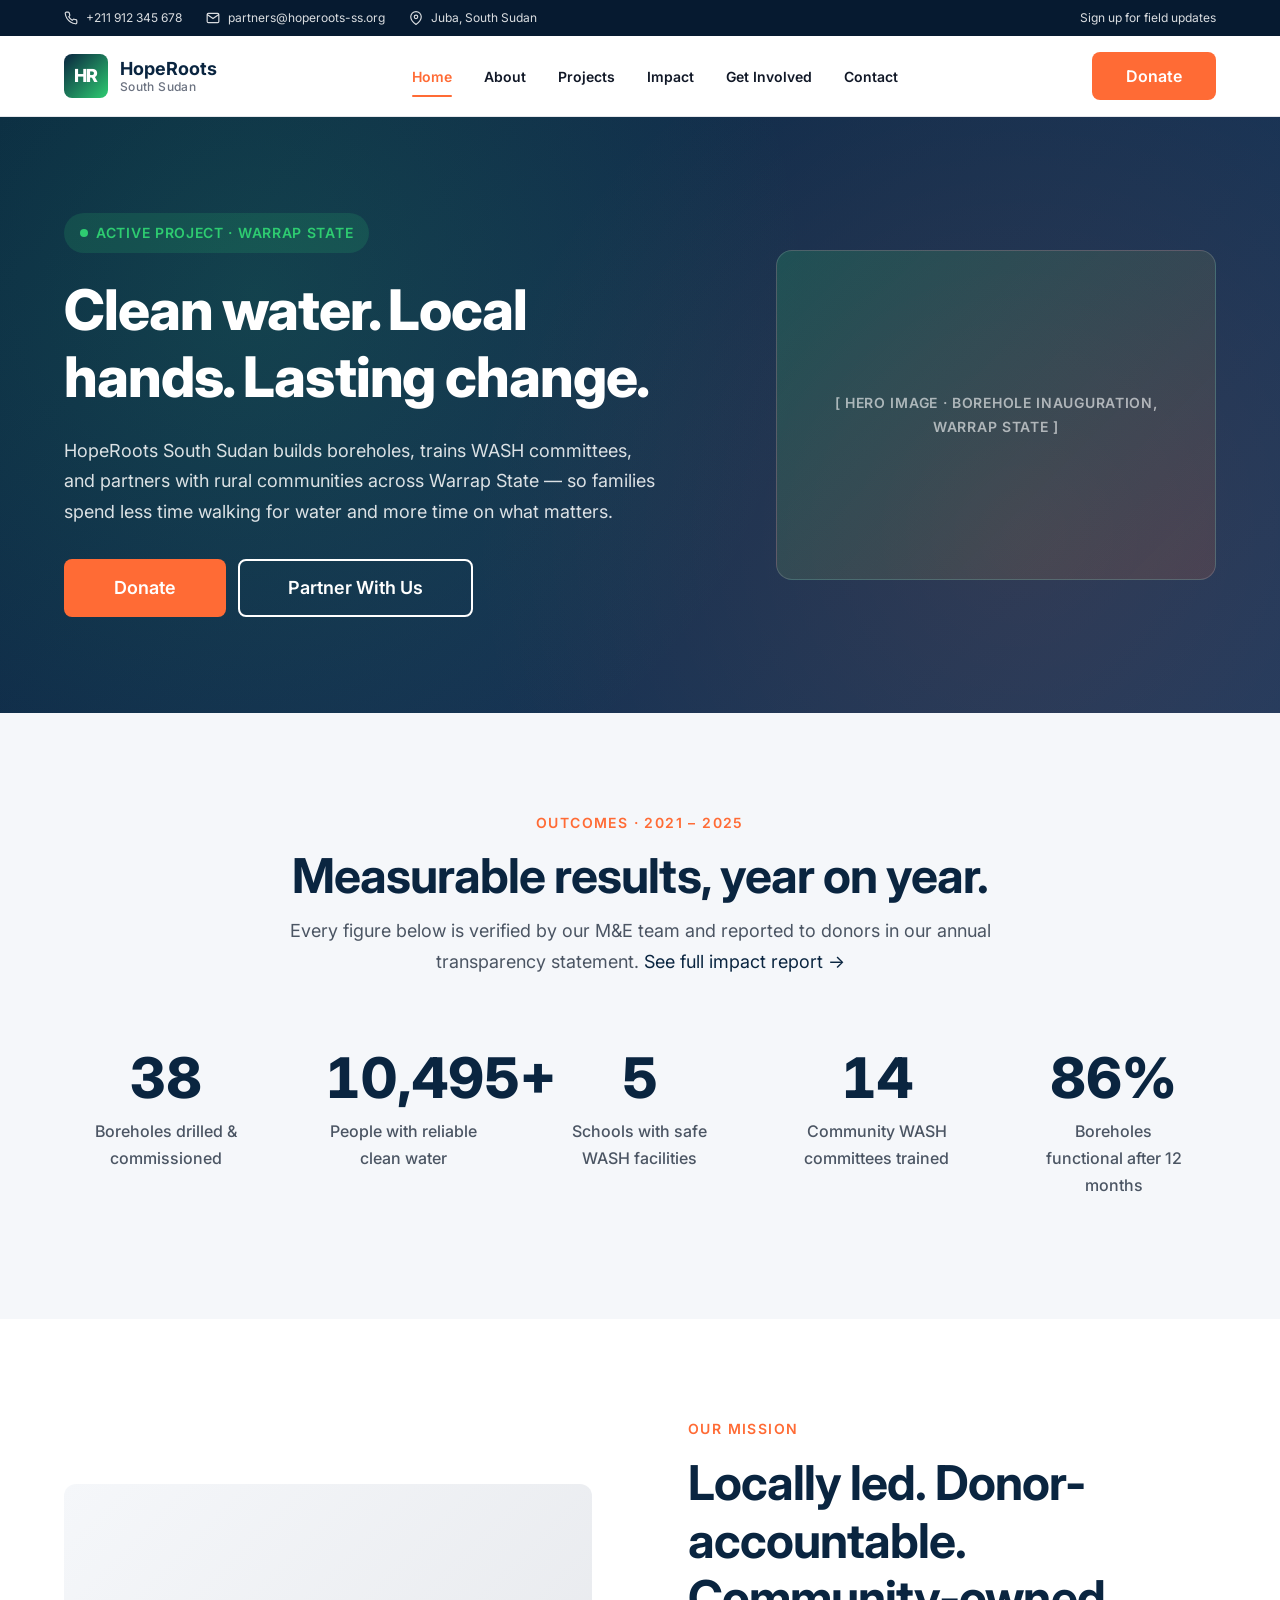
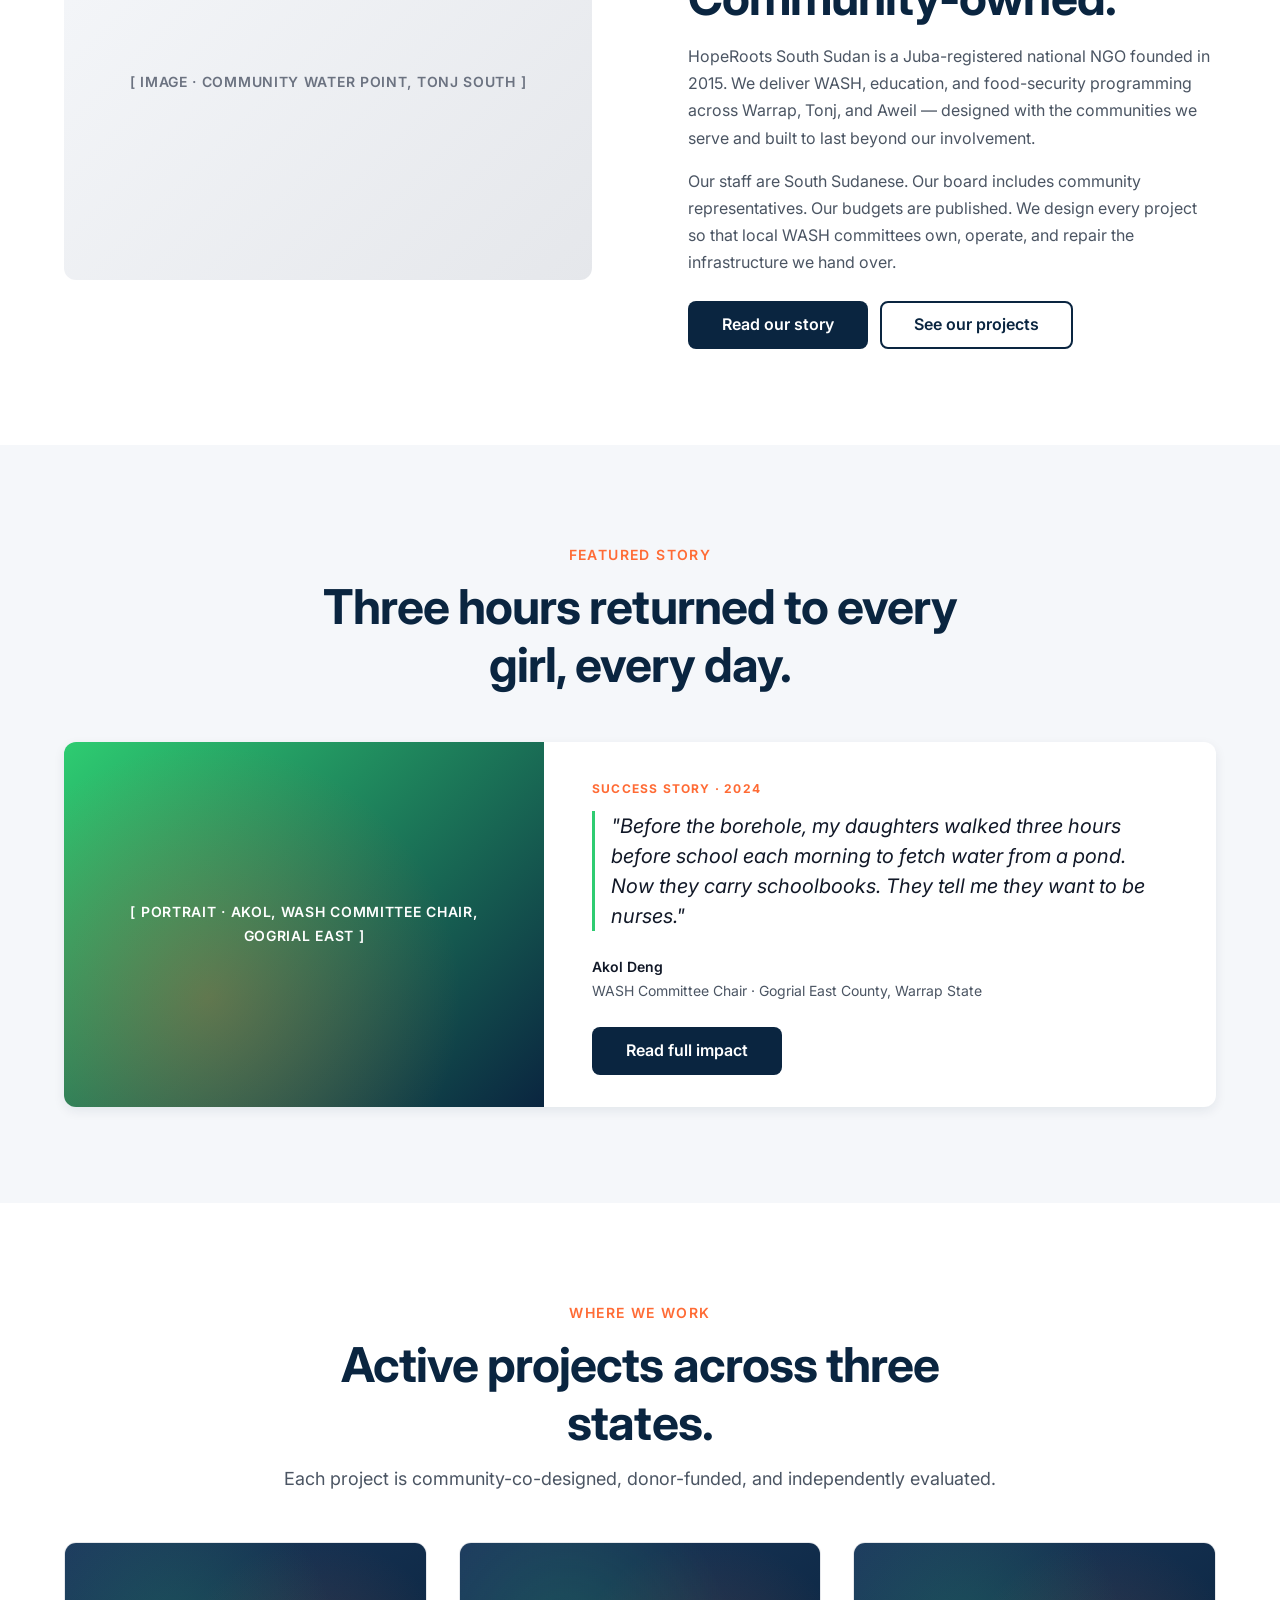
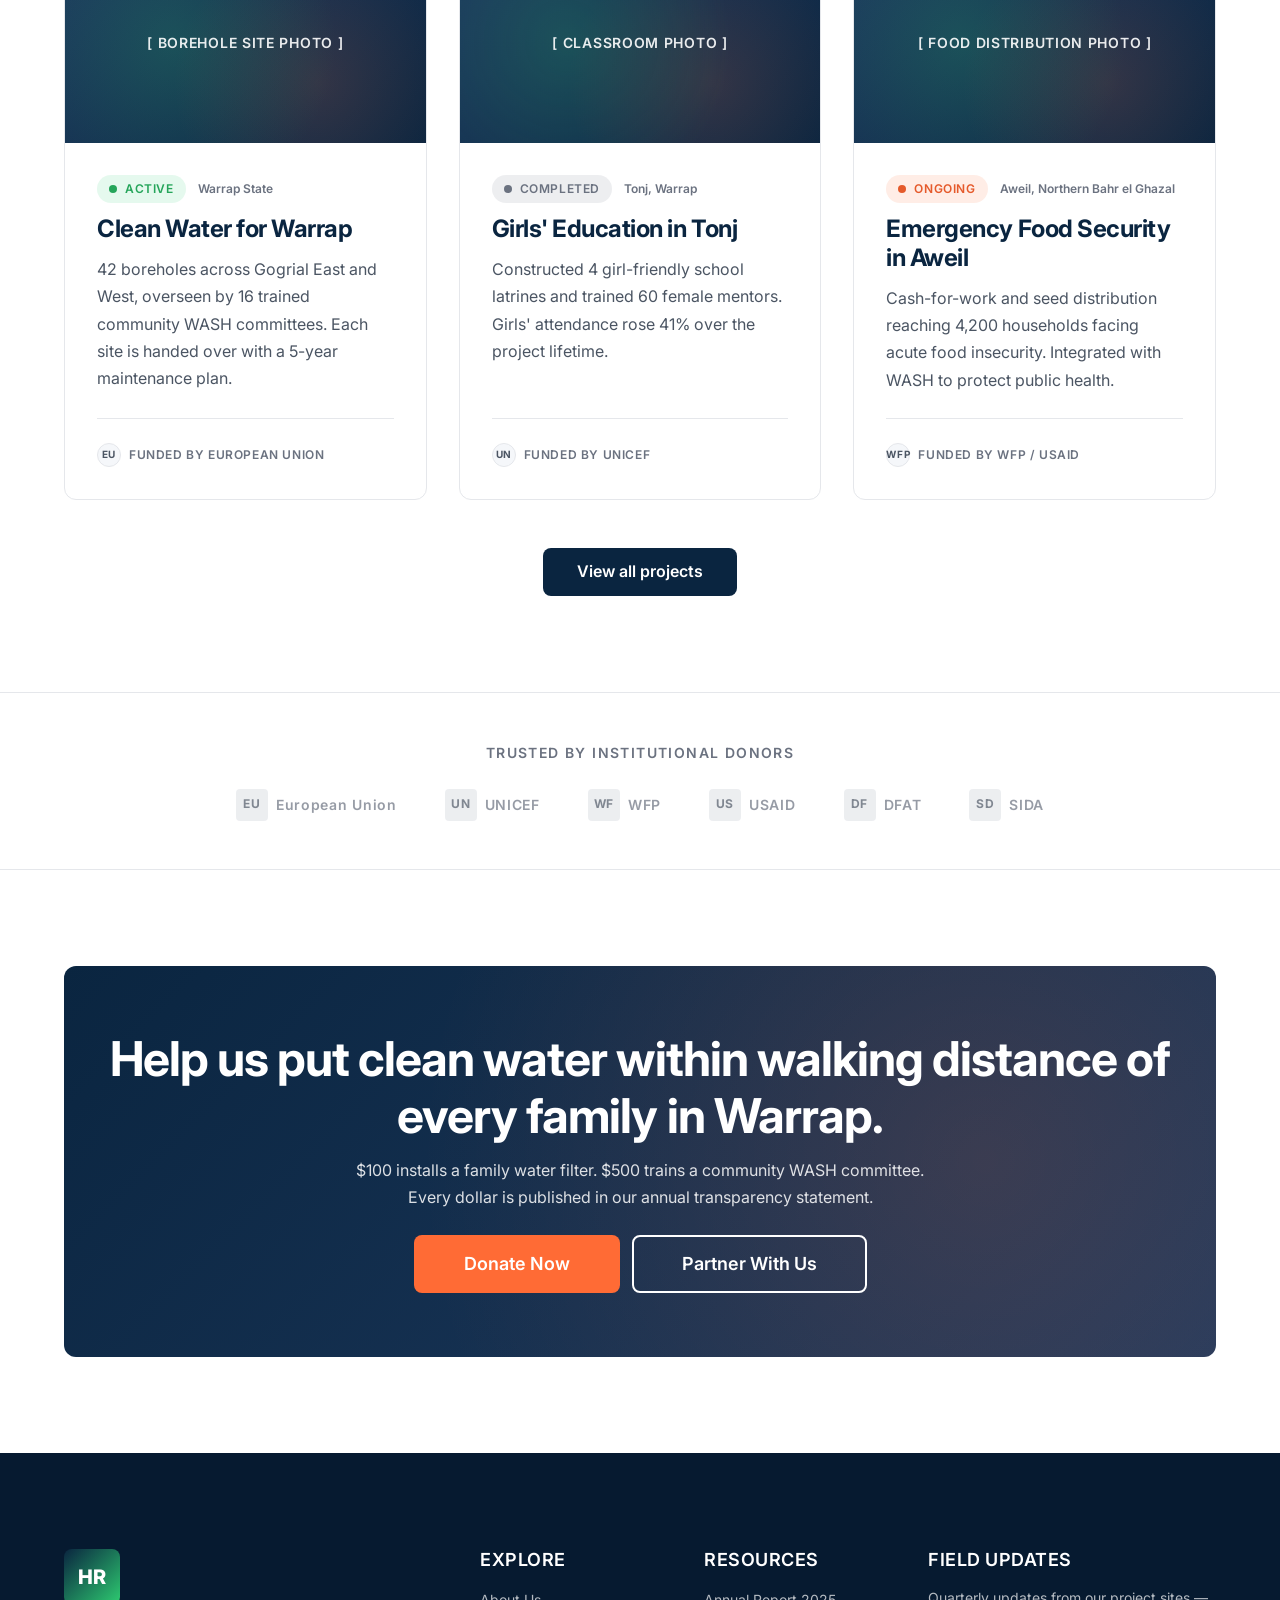
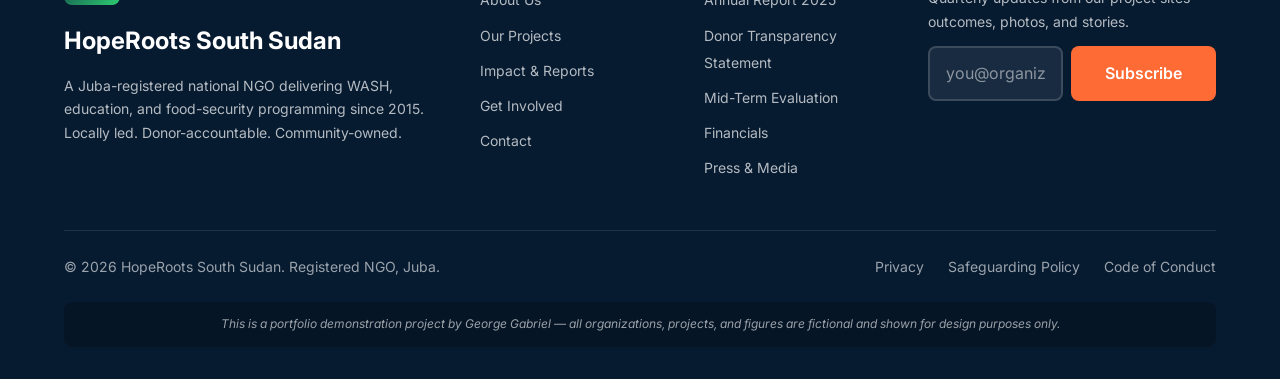
==== commit 98be3ac1: "Align programme statistics for donor credibility - People with clean water: 28,000+ -> 11,722+ (was " ====
--- a/index.html
+++ b/index.html
@@ -155,15 +155,15 @@
             <span class="stat__label">Boreholes drilled &amp; commissioned</span>
           </div>
           <div class="stat">
-            <span class="stat__number" data-target="28000" data-suffix="+">0</span>
+            <span class="stat__number" data-target="11722" data-suffix="+">0</span>
             <span class="stat__label">People with reliable clean water</span>
           </div>
           <div class="stat">
-            <span class="stat__number" data-target="15" data-suffix="">0</span>
+            <span class="stat__number" data-target="6" data-suffix="">0</span>
             <span class="stat__label">Schools with safe WASH facilities</span>
           </div>
           <div class="stat">
-            <span class="stat__number" data-target="38" data-suffix="">0</span>
+            <span class="stat__number" data-target="16" data-suffix="">0</span>
             <span class="stat__label">Community WASH committees trained</span>
           </div>
           <div class="stat">
@@ -256,8 +256,9 @@
               </div>
               <h3 class="project-card__title">Clean Water for Warrap</h3>
               <p class="project-card__desc">
-                42 boreholes across Gogrial East and West. Each site is handed over to a trained
-                community WASH committee with a 5-year maintenance plan.
+                42 boreholes across Gogrial East and West, overseen by 16 trained
+                community WASH committees. Each site is handed over with a 5-year
+                maintenance plan.
               </p>
               <div class="project-card__footer funding-line">
                 <span class="funding-line__mark">EU</span>
--- a/css/components.css
+++ b/css/components.css
@@ -354,24 +354,26 @@
 .report-card {
   display: flex;
   align-items: center;
-  gap: var(--space-5);
-  padding: var(--space-5);
+  gap: var(--space-4);
+  padding: var(--space-4);
   background-color: var(--color-white);
   border: 1px solid var(--color-border);
-  border-radius: var(--radius-lg);
+  border-radius: var(--radius-md);
   transition: all var(--transition-base);
+  color: var(--color-text);
 }
 
 .report-card:hover {
   border-color: var(--color-primary-light);
-  box-shadow: var(--shadow-md);
+  box-shadow: var(--shadow-sm);
+  color: var(--color-text);
 }
 
 .report-card__icon {
   flex-shrink: 0;
-  width: 56px;
-  height: 56px;
-  border-radius: var(--radius-md);
+  width: 40px;
+  height: 40px;
+  border-radius: var(--radius-sm);
   background-color: rgba(10, 37, 64, 0.08);
   color: var(--color-primary);
   display: flex;
@@ -380,8 +382,8 @@
 }
 
 .report-card__icon svg {
-  width: 28px;
-  height: 28px;
+  width: 20px;
+  height: 20px;
 }
 
 .report-card__body {
@@ -390,13 +392,33 @@
 }
 
 .report-card__title {
-  font-size: var(--fs-md);
+  font-size: var(--fs-base);
+  font-weight: var(--fw-semibold);
   margin-bottom: var(--space-1);
+  color: var(--color-primary);
 }
 
 .report-card__meta {
-  font-size: var(--fs-sm);
+  font-size: var(--fs-xs);
   color: var(--color-text-light);
+}
+
+/* Trailing icon on report cards (the download arrow). Without an explicit
+   width/height, the browser falls back to the SVG intrinsic size (300x150),
+   which balloons the cards. Force a compact size here. */
+.report-card > svg,
+.report-card__download {
+  flex-shrink: 0;
+  width: 18px;
+  height: 18px;
+  color: var(--color-primary);
+  opacity: 0.7;
+  transition: opacity var(--transition-fast);
+}
+
+.report-card:hover > svg,
+.report-card:hover .report-card__download {
+  opacity: 1;
 }
 
 /* --------------------------------------------------------------------------
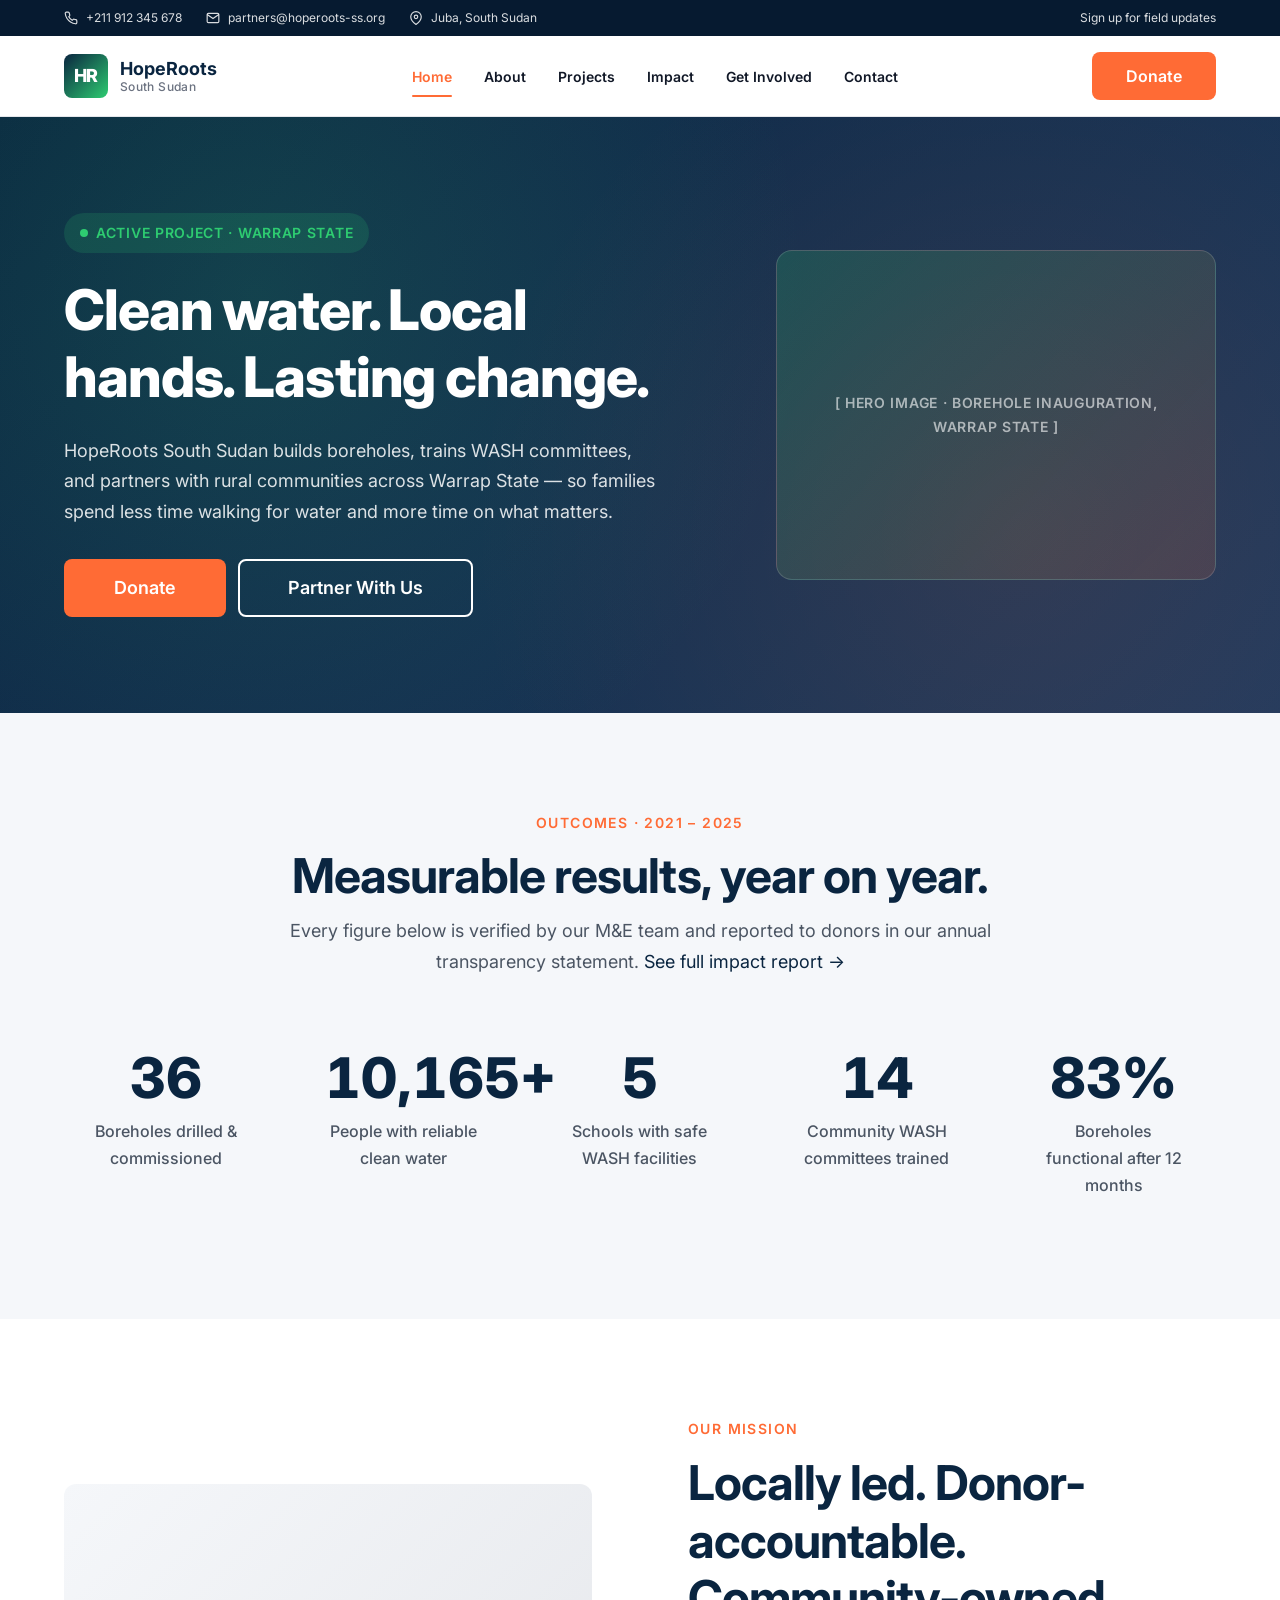
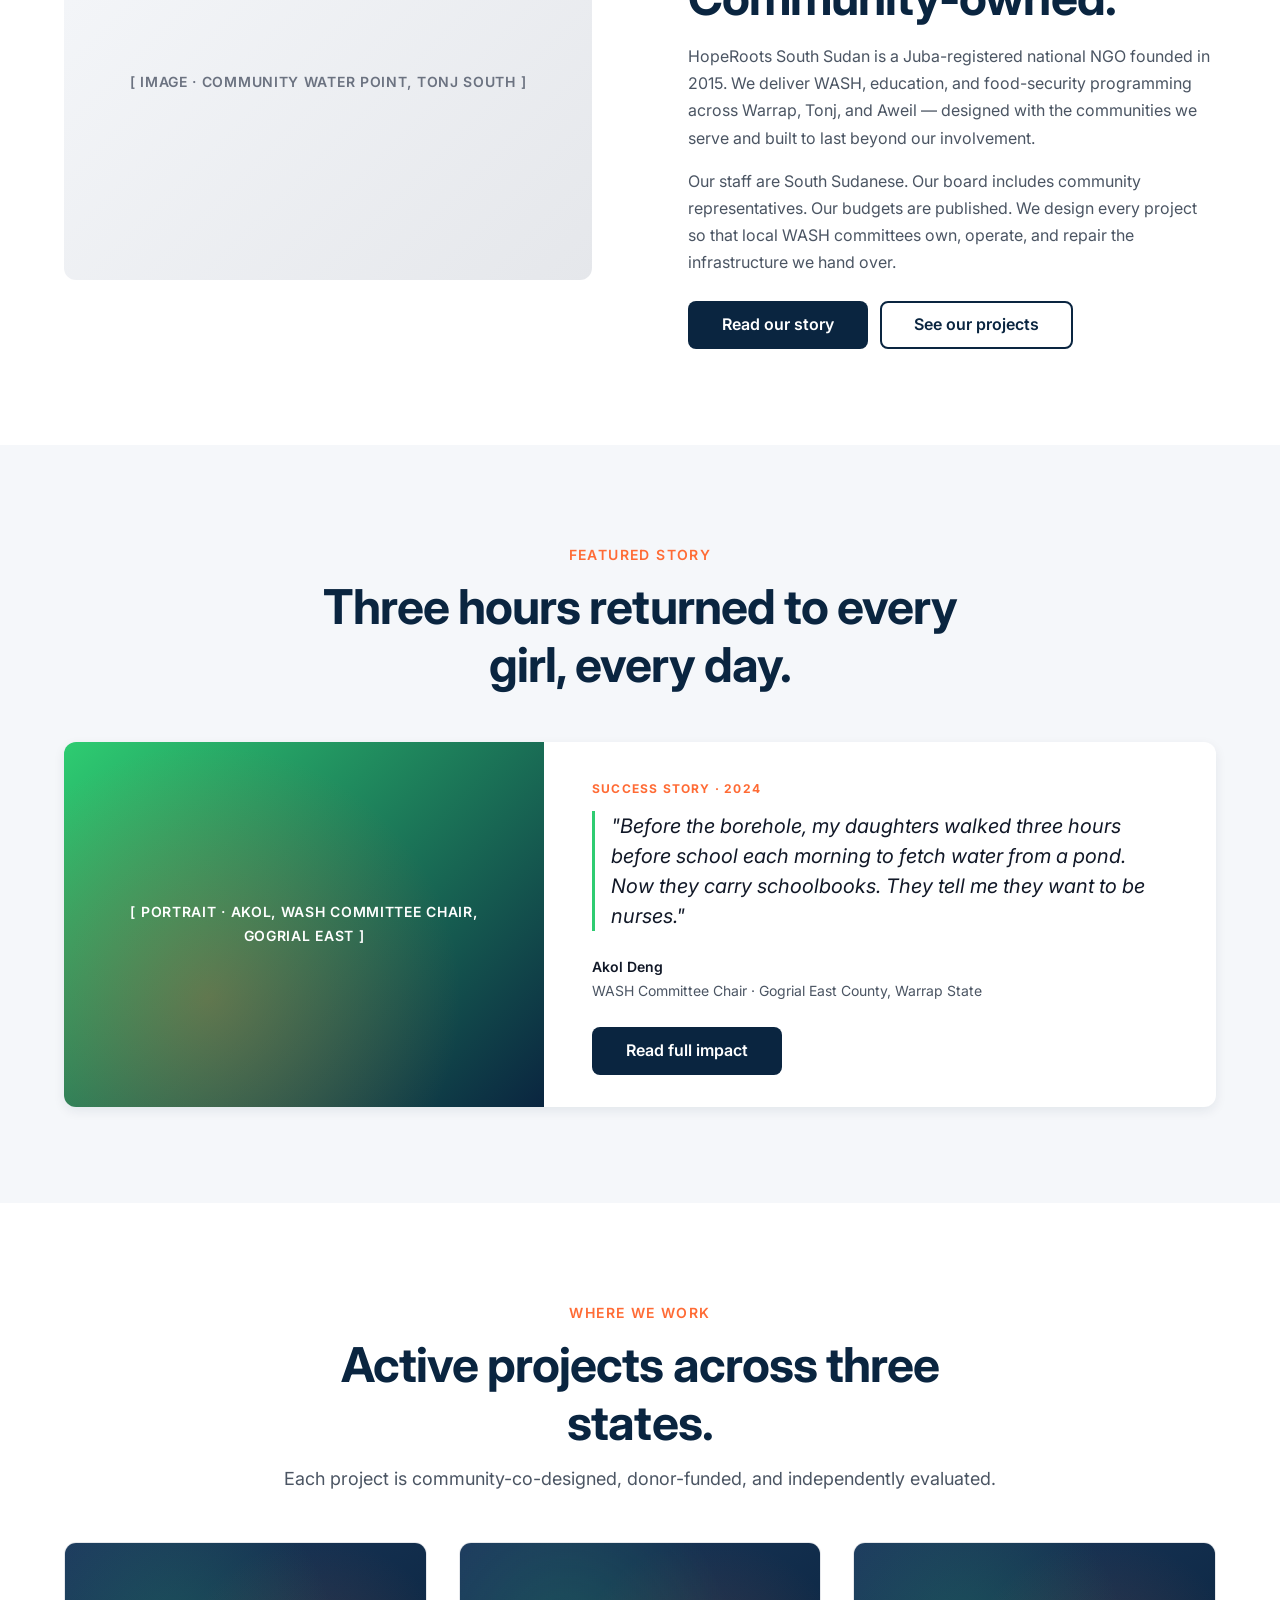
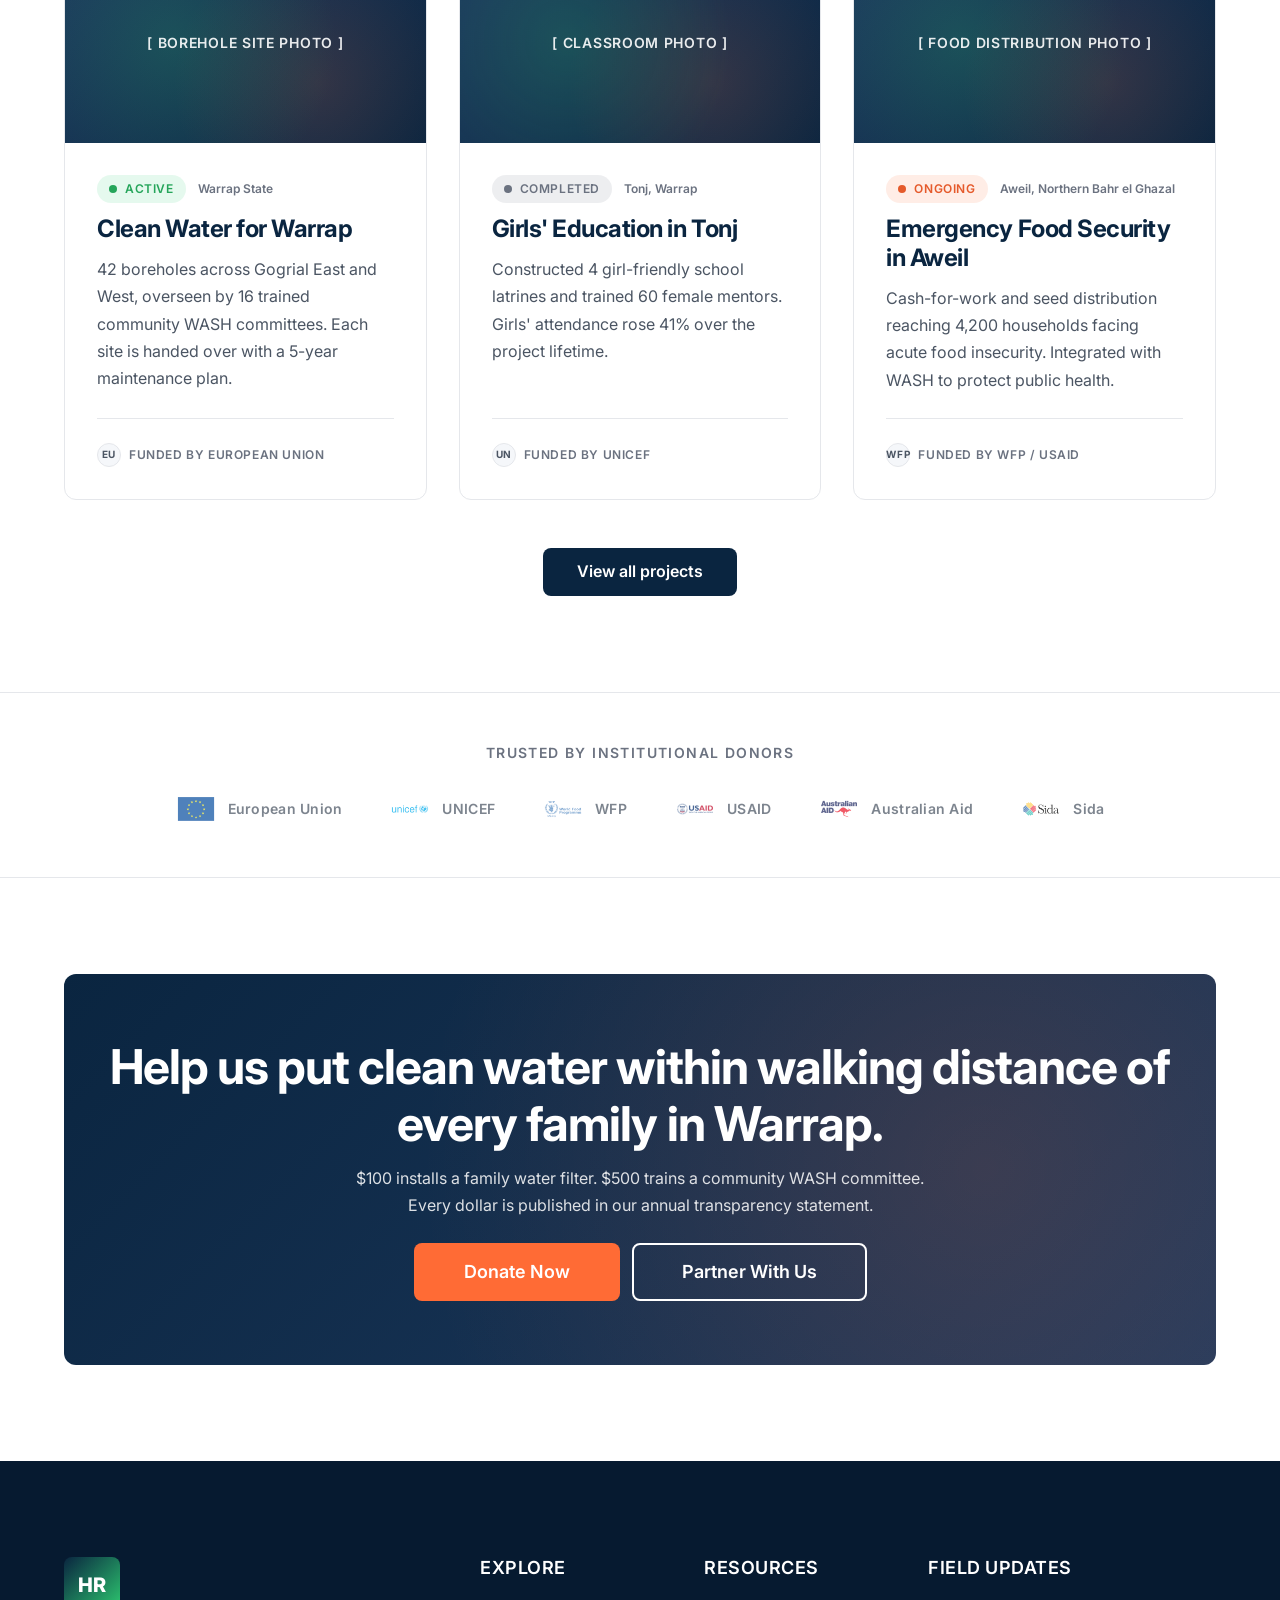
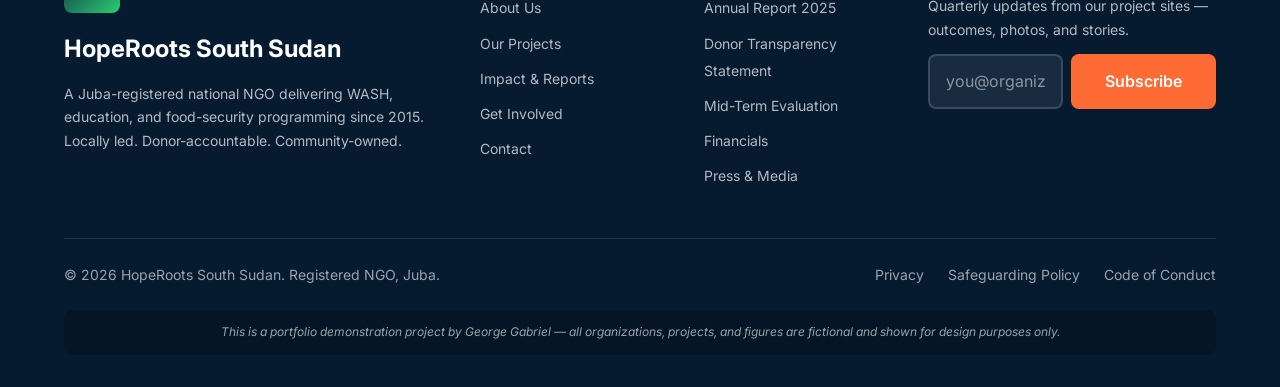
==== commit 5ba6a1e3: "Add real donor logos to partner strip - Replace 6 text/mark placeholders with uploaded PNG logos   (" ====
--- a/index.html
+++ b/index.html
@@ -321,12 +321,30 @@
       <div class="container">
         <div class="partners__label">Trusted by institutional donors</div>
         <div class="partners__logos">
-          <span class="partner-logo"><span class="partner-logo__mark">EU</span> European Union</span>
-          <span class="partner-logo"><span class="partner-logo__mark">UN</span> UNICEF</span>
-          <span class="partner-logo"><span class="partner-logo__mark">WF</span> WFP</span>
-          <span class="partner-logo"><span class="partner-logo__mark">US</span> USAID</span>
-          <span class="partner-logo"><span class="partner-logo__mark">DF</span> DFAT</span>
-          <span class="partner-logo"><span class="partner-logo__mark">SD</span> SIDA</span>
+          <span class="partner-logo">
+            <img src="images/european-union-logo-png.png" alt="European Union" width="600" height="600" loading="lazy" decoding="async" />
+            <span class="partner-logo__name">European Union</span>
+          </span>
+          <span class="partner-logo">
+            <img src="images/unicef-logo-png.png" alt="UNICEF" width="600" height="600" loading="lazy" decoding="async" />
+            <span class="partner-logo__name">UNICEF</span>
+          </span>
+          <span class="partner-logo">
+            <img src="images/wfp-world-food-programme-logo-png.png" alt="World Food Programme (WFP)" width="600" height="600" loading="lazy" decoding="async" />
+            <span class="partner-logo__name">WFP</span>
+          </span>
+          <span class="partner-logo">
+            <img src="images/usaid-united-states-agency-for-international-logo-png.png" alt="United States Agency for International Development (USAID)" width="320" height="320" loading="lazy" decoding="async" />
+            <span class="partner-logo__name">USAID</span>
+          </span>
+          <span class="partner-logo">
+            <img src="images/australian-aid-logo-png.png" alt="Australian Aid" width="320" height="320" loading="lazy" decoding="async" />
+            <span class="partner-logo__name">Australian Aid</span>
+          </span>
+          <span class="partner-logo">
+            <img src="images/sida-logo-png.png" alt="Sida" width="600" height="600" loading="lazy" decoding="async" />
+            <span class="partner-logo__name">Sida</span>
+          </span>
         </div>
       </div>
     </div>
--- a/css/components.css
+++ b/css/components.css
@@ -1045,37 +1045,46 @@
   flex-wrap: wrap;
   align-items: center;
   justify-content: center;
-  gap: var(--space-7);
+  gap: var(--space-6) var(--space-7);
 }
 
 .partner-logo {
   display: flex;
   align-items: center;
-  gap: var(--space-2);
-  color: var(--color-text-light);
-  font-weight: var(--fw-semibold);
-  letter-spacing: 0.05em;
-  font-size: var(--fs-sm);
-  opacity: 0.7;
-  transition: opacity var(--transition-fast);
+  gap: var(--space-3);
+  color: var(--color-text-medium);
+  font-weight: var(--fw-semibold);
+  letter-spacing: 0.02em;
+  font-size: var(--fs-sm);
+  opacity: 0.72;
+  transition: opacity var(--transition-fast), transform var(--transition-fast);
 }
 
 .partner-logo:hover {
   opacity: 1;
-  color: var(--color-text);
-}
-
-.partner-logo__mark {
-  width: 32px;
-  height: 32px;
-  border-radius: var(--radius-sm);
-  background-color: var(--color-border);
-  display: flex;
-  align-items: center;
-  justify-content: center;
-  font-size: var(--fs-xs);
-  font-weight: var(--fw-bold);
-  color: var(--color-text-medium);
+  transform: translateY(-2px);
+}
+
+/* The uploaded donor marks are square (600x600 / 320x320) PNGs.
+   object-fit: contain keeps the whole lockup visible inside a fixed
+   height box instead of cropping or stretching it. */
+.partner-logo img {
+  width: auto;
+  height: 40px;
+  max-width: 100px;
+  object-fit: contain;
+  object-position: center;
+  flex-shrink: 0;
+}
+
+@media (max-width: 480px) {
+  .partner-logo img {
+    height: 32px;
+    max-width: 80px;
+  }
+  .partners__logos {
+    gap: var(--space-5);
+  }
 }
 
 /* --------------------------------------------------------------------------
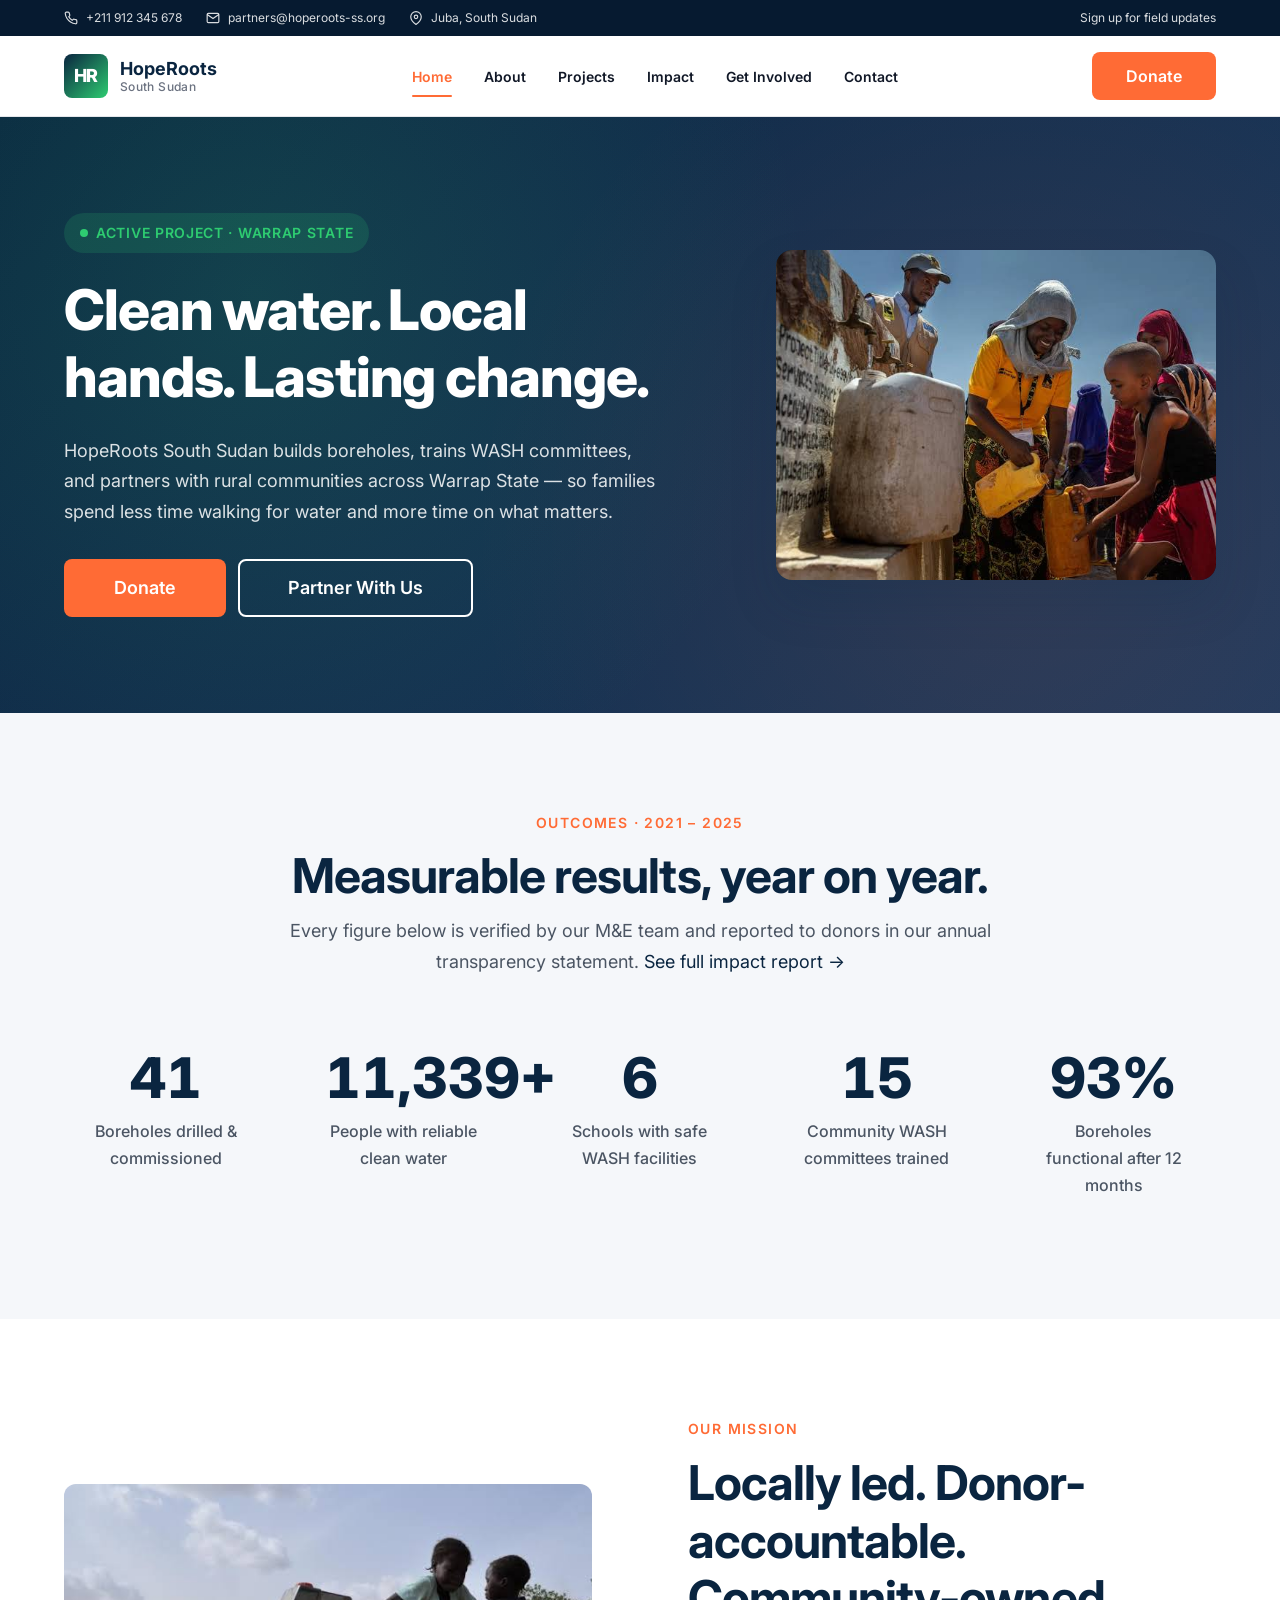
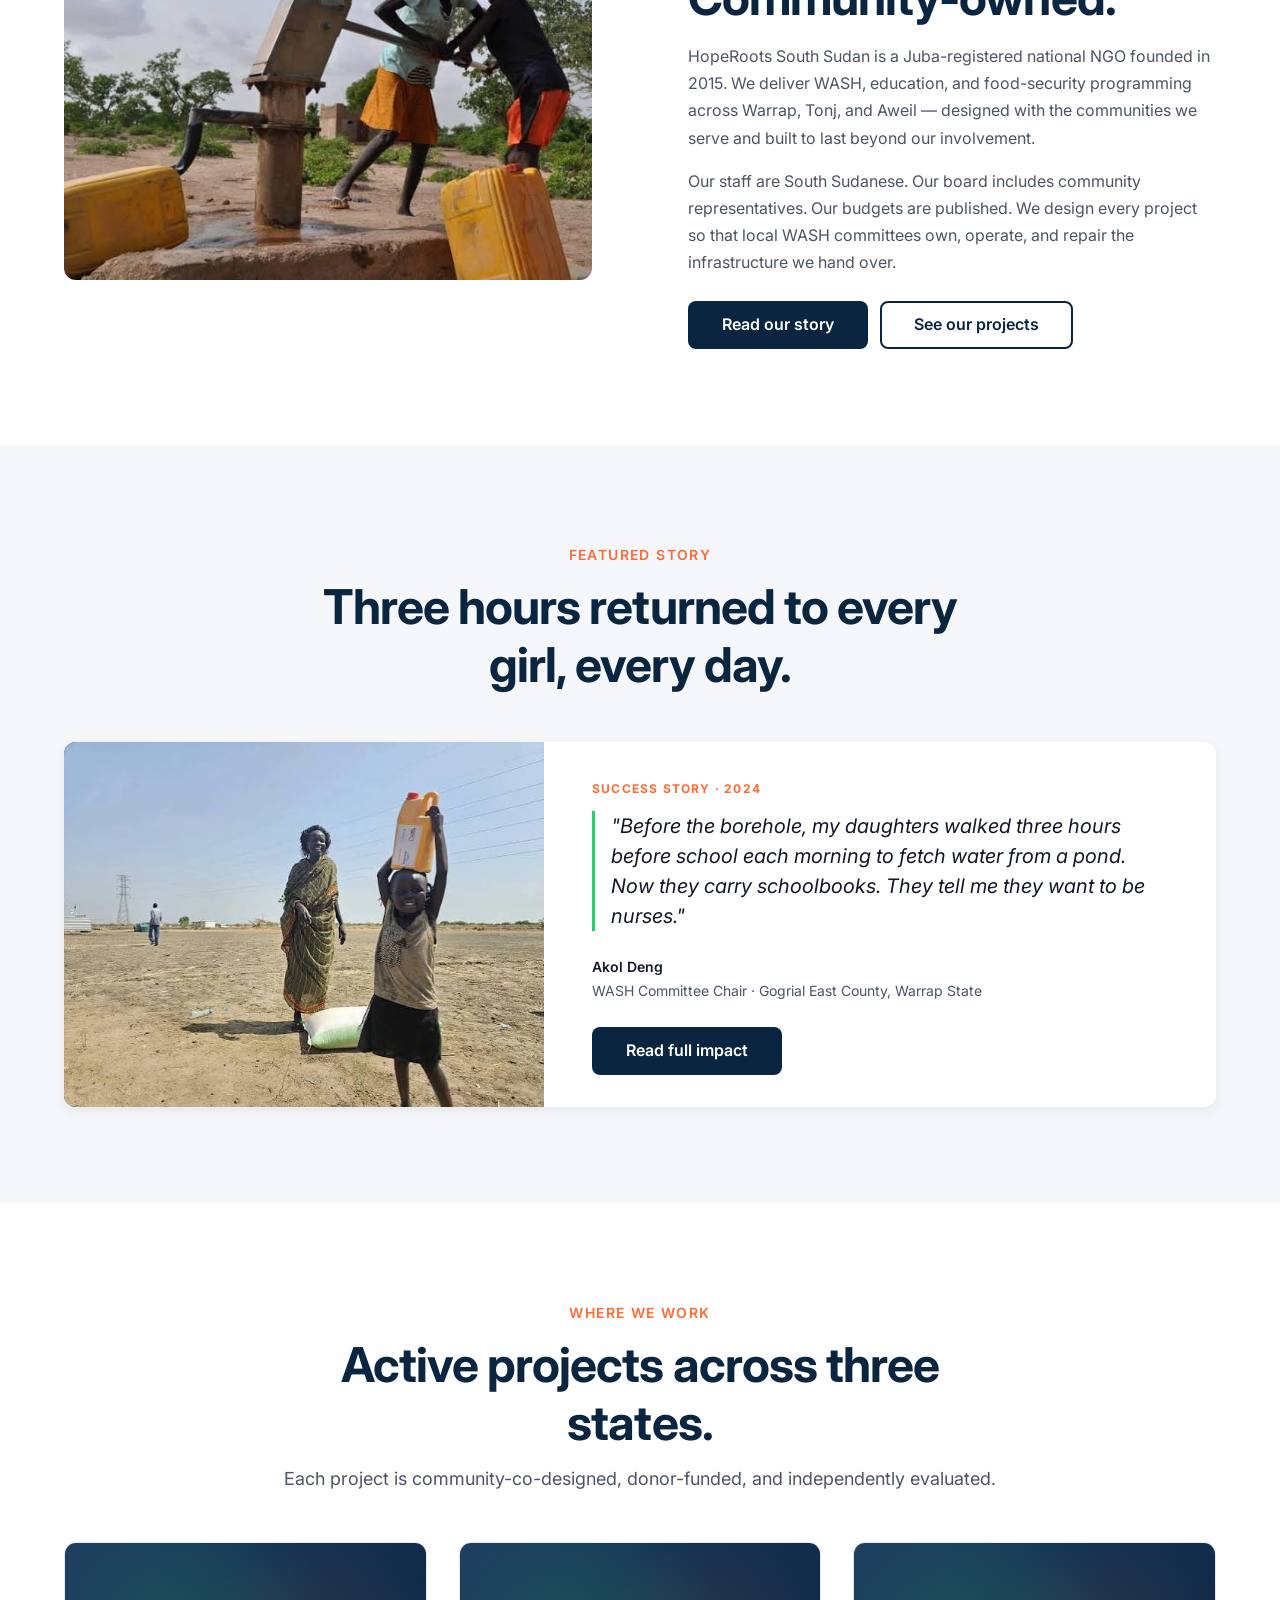
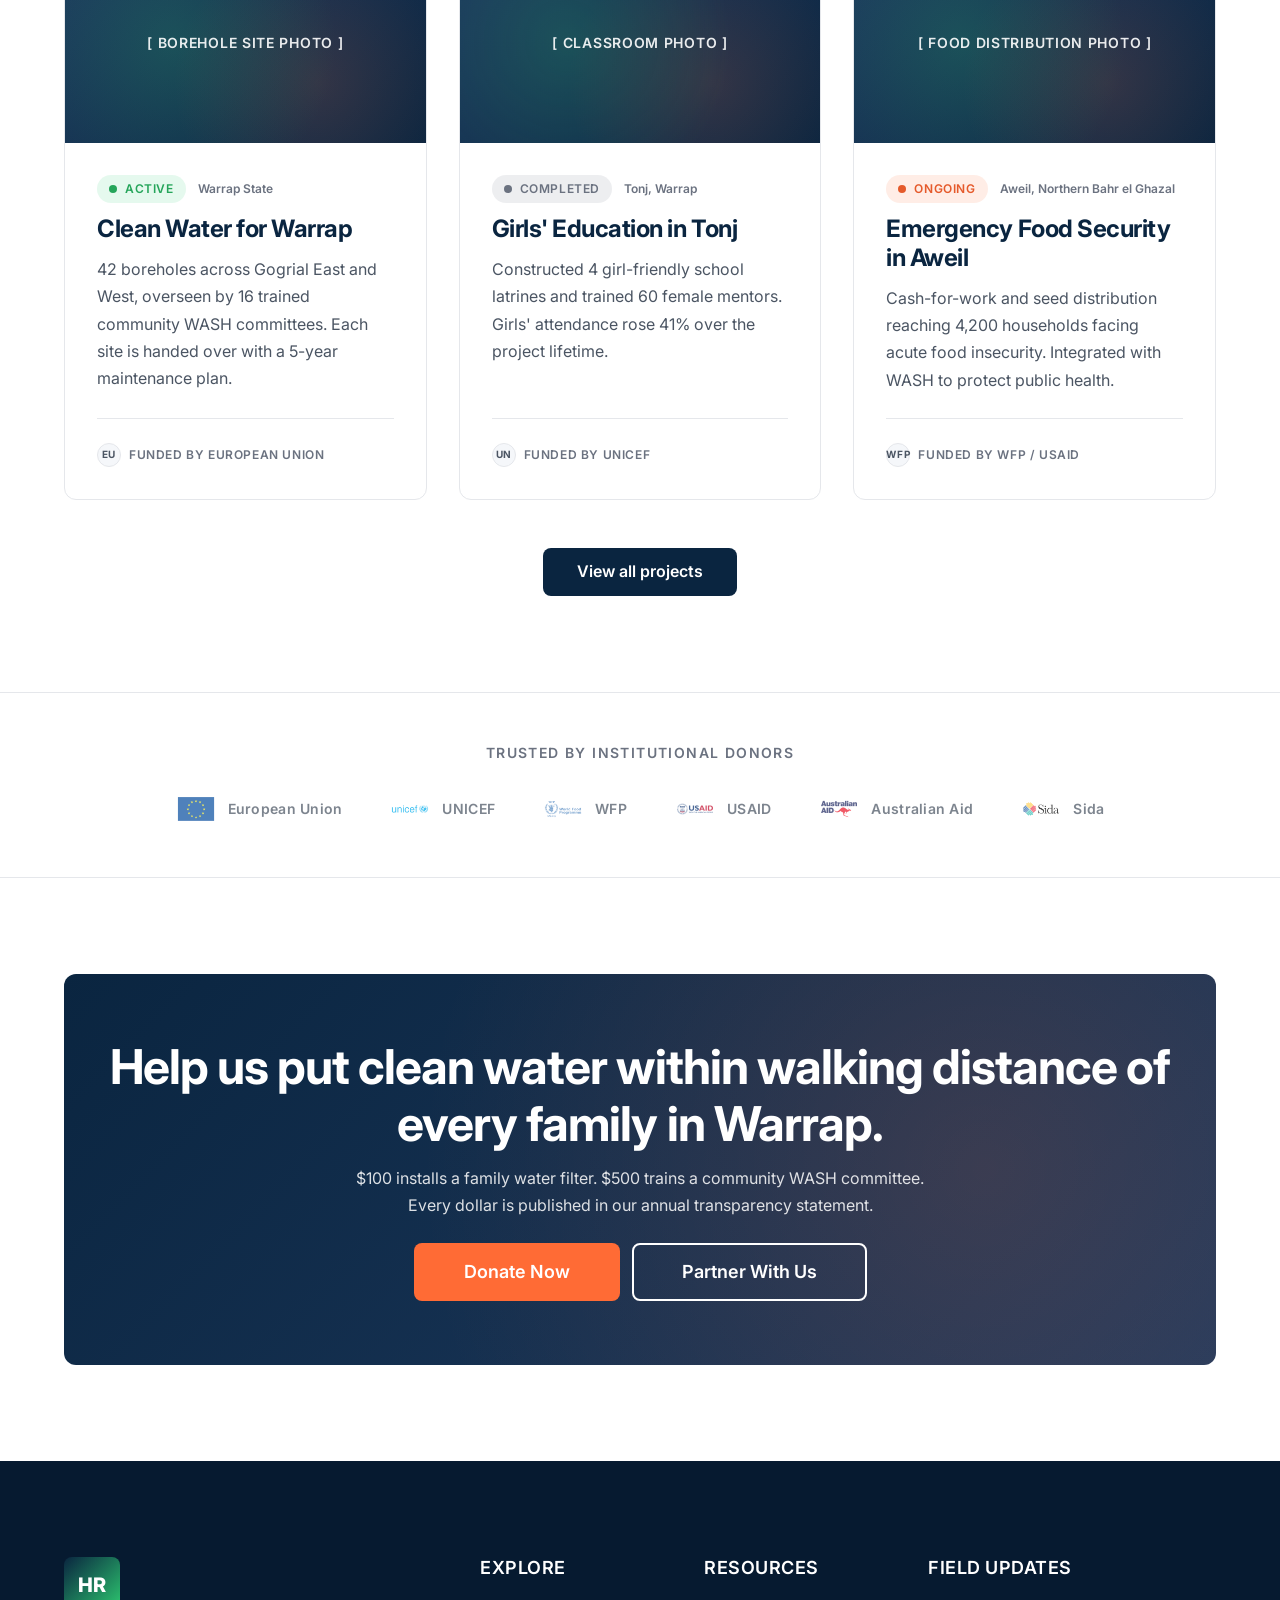
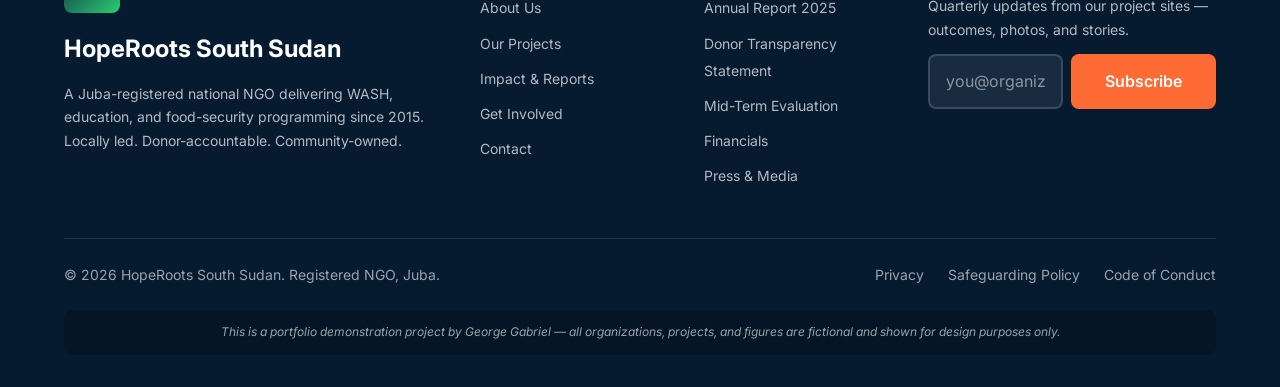
==== commit 35a12cd7: "Replace three image placeholders with real photography - Hero: WASH Committee.jpg (staff + community" ====
--- a/index.html
+++ b/index.html
@@ -132,8 +132,8 @@
               <a href="contact.html" class="btn btn--ghost-light btn--large">Partner With Us</a>
             </div>
           </div>
-          <div class="hero__visual" aria-label="Placeholder for hero photograph: community members gathering at a newly drilled borehole in Warrap State">
-            <div class="hero__visual-text">[ Hero image · Borehole inauguration, Warrap State ]</div>
+          <div class="hero__visual">
+            <img src="images/WASH Committee.jpg" alt="WASH staff and community members collecting treated water at a protected borehole source in Warrap State, South Sudan" width="678" height="452" fetchpriority="high" decoding="async" />
           </div>
         </div>
       </div>
@@ -178,8 +178,8 @@
     <section class="section" aria-labelledby="mission-title">
       <div class="container">
         <div class="two-col">
-          <div class="two-col__visual" aria-label="Placeholder for image: women and children at a community water point">
-            [ Image · Community water point, Tonj South ]
+          <div class="two-col__visual two-col__visual--photo">
+            <img src="images/Community water poin.jpg" alt="Two children drawing water from a newly installed handpump at a community water point in Tonj South, Warrap State" width="680" height="451" loading="lazy" decoding="async" />
           </div>
           <div class="two-col__content">
             <span class="eyebrow" style="color: var(--color-accent-orange); font-weight: 600; letter-spacing: 0.1em; text-transform: uppercase; font-size: var(--fs-sm);">Our Mission</span>
@@ -213,8 +213,8 @@
         </div>
 
         <article class="story-card">
-          <div class="story-card__visual" aria-label="Placeholder for portrait photograph: community leader in Warrap State">
-            <span>[ Portrait · Akol, WASH Committee Chair, Gogrial East ]</span>
+          <div class="story-card__visual story-card__visual--photo">
+            <img src="images/Food distribution SSD.jpg" alt="A woman and child carrying a water container and supplies home, South Sudan" width="638" height="480" loading="lazy" decoding="async" />
           </div>
           <div class="story-card__body">
             <span class="story-card__label">Success Story · 2024</span>
--- a/css/components.css
+++ b/css/components.css
@@ -791,23 +791,19 @@
 .hero__visual {
   position: relative;
   aspect-ratio: 4 / 3;
-  background: linear-gradient(135deg, rgba(46, 204, 113, 0.2), rgba(255, 107, 53, 0.15));
   border-radius: var(--radius-xl);
-  border: 1px solid rgba(255, 255, 255, 0.15);
-  display: flex;
-  align-items: center;
-  justify-content: center;
   overflow: hidden;
-}
-
-.hero__visual-text {
-  text-align: center;
-  padding: var(--space-6);
-  color: rgba(255, 255, 255, 0.6);
-  font-size: var(--fs-sm);
-  letter-spacing: 0.05em;
-  text-transform: uppercase;
-  font-weight: var(--fw-semibold);
+  box-shadow: var(--shadow-xl);
+  background: var(--color-primary);
+}
+
+/* Real photograph fills the frame — cover crops to the box, the gradient
+   ::before wash is suppressed so the image isn't tinted. */
+.hero__visual img {
+  width: 100%;
+  height: 100%;
+  object-fit: cover;
+  display: block;
 }
 
 /* --------------------------------------------------------------------------
@@ -921,6 +917,19 @@
   font-weight: var(--fw-semibold);
   text-transform: uppercase;
   letter-spacing: 0.05em;
+}
+
+/* Photo variant: fill the box and crop, drop the flex centering */
+.two-col__visual--photo {
+  overflow: hidden;
+  background: var(--color-bg-alt);
+}
+
+.two-col__visual--photo img {
+  width: 100%;
+  height: 100%;
+  object-fit: cover;
+  display: block;
 }
 
 .two-col__content h2 {
@@ -1184,6 +1193,25 @@
   text-align: center;
 }
 
+/* Photo variant: real image instead of the gradient wash */
+.story-card__visual--photo {
+  background: var(--color-primary);
+}
+
+.story-card__visual--photo::after {
+  content: none;
+}
+
+.story-card__visual--photo img {
+  position: relative;
+  z-index: 1;
+  width: 100%;
+  height: 100%;
+  min-height: 280px;
+  object-fit: cover;
+  display: block;
+}
+
 .story-card__body {
   padding: var(--space-6) var(--space-7);
 }
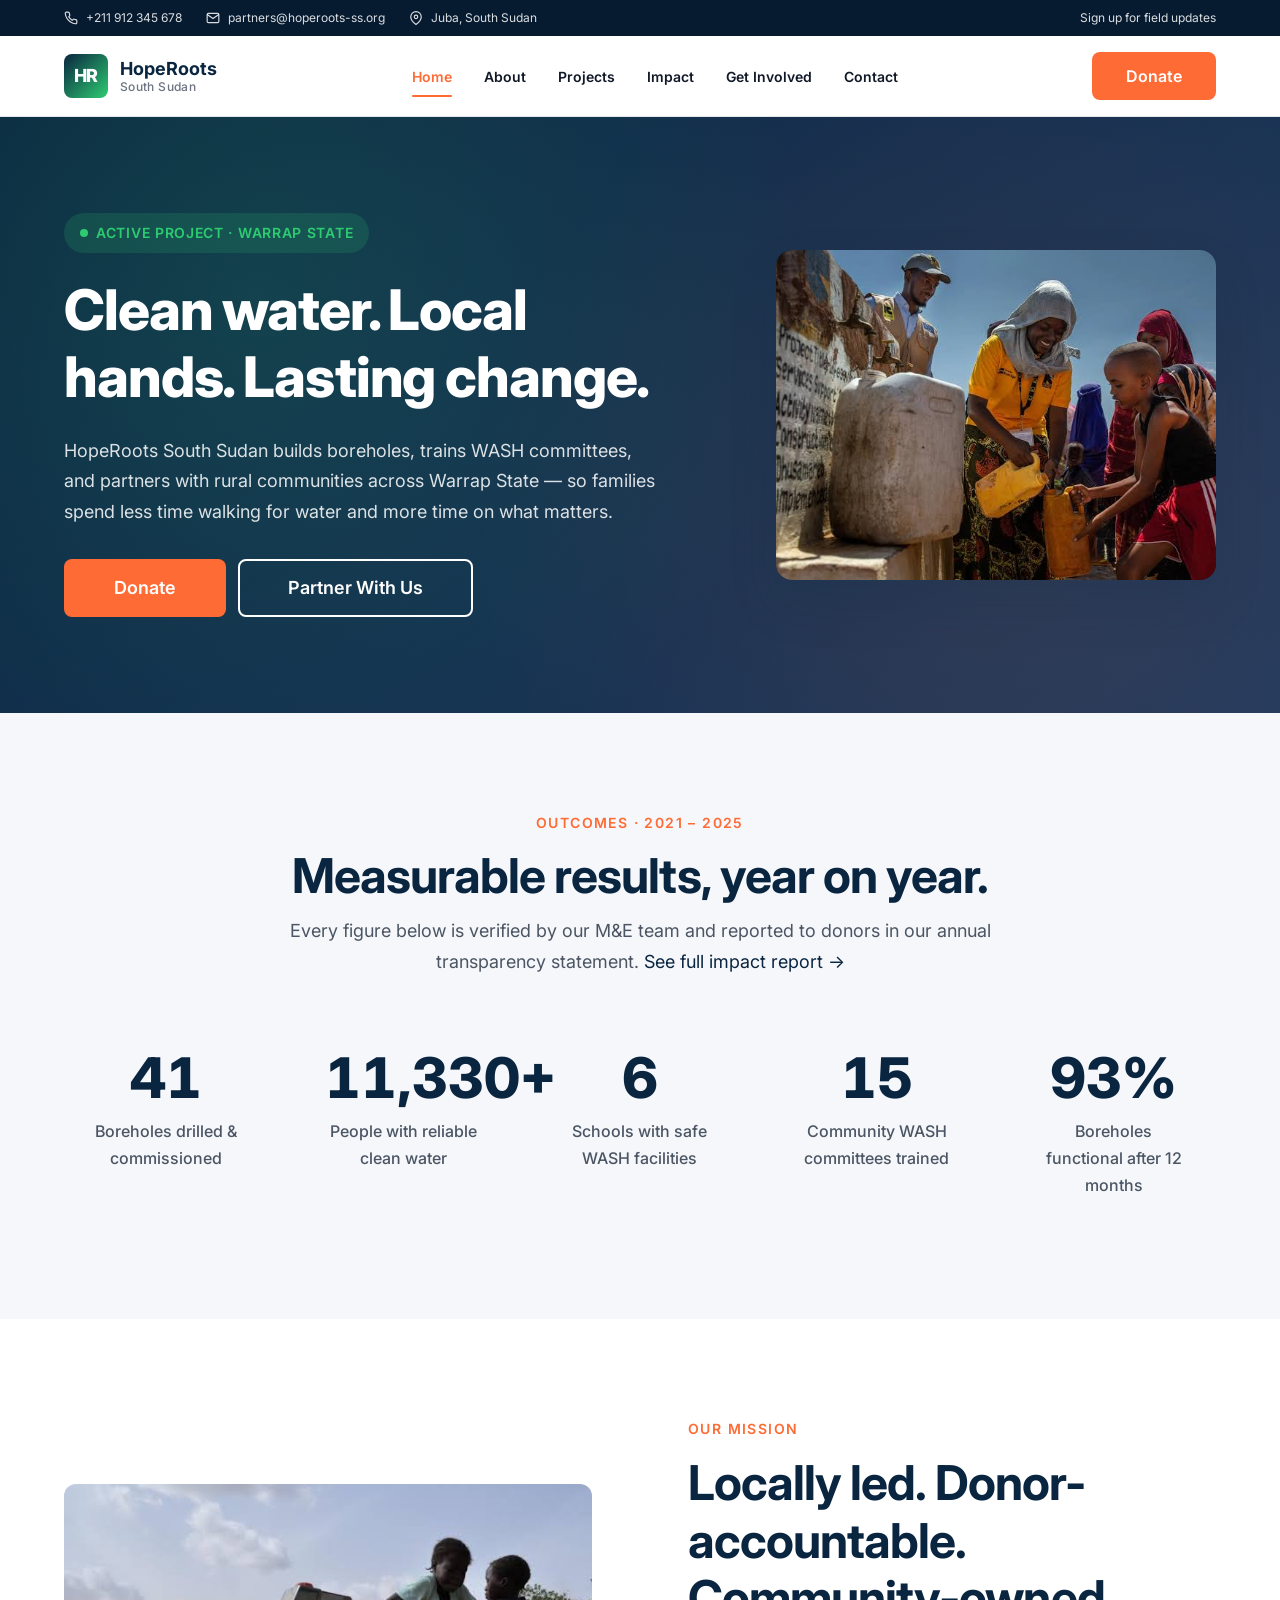
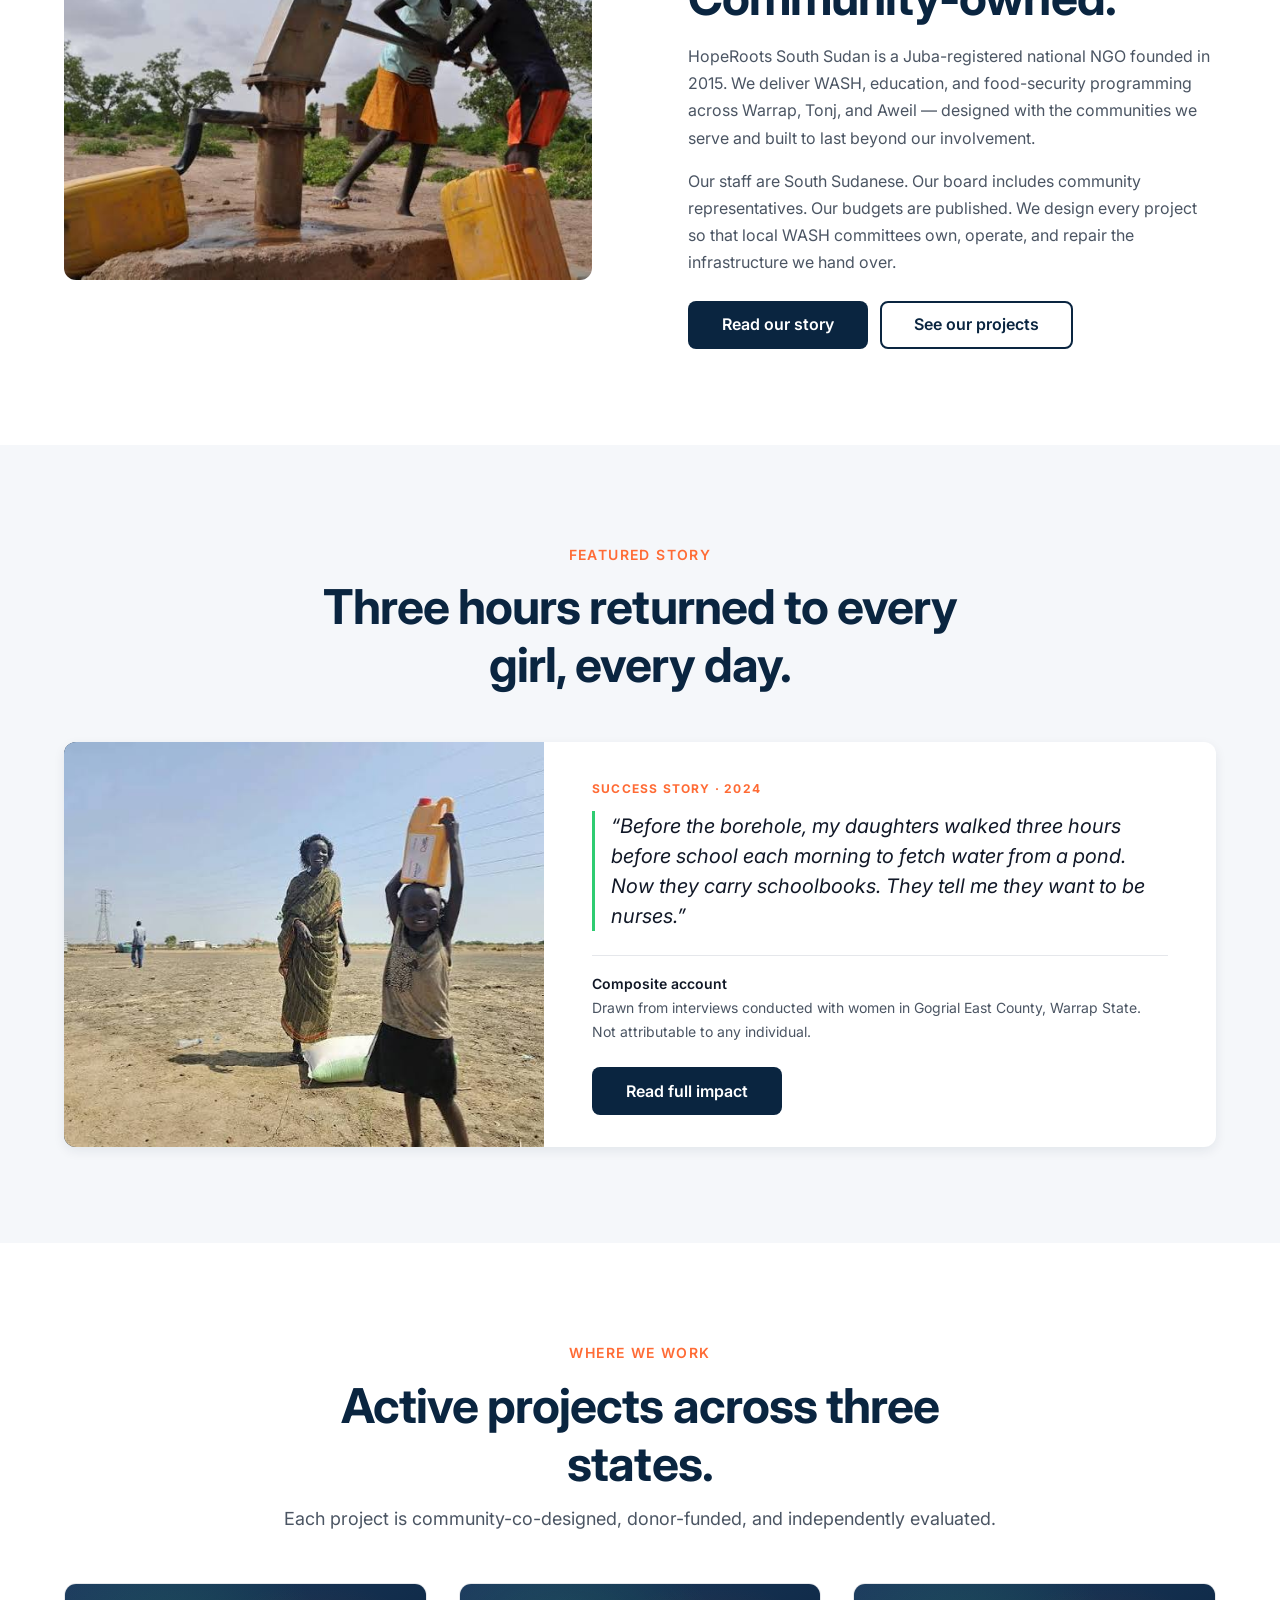
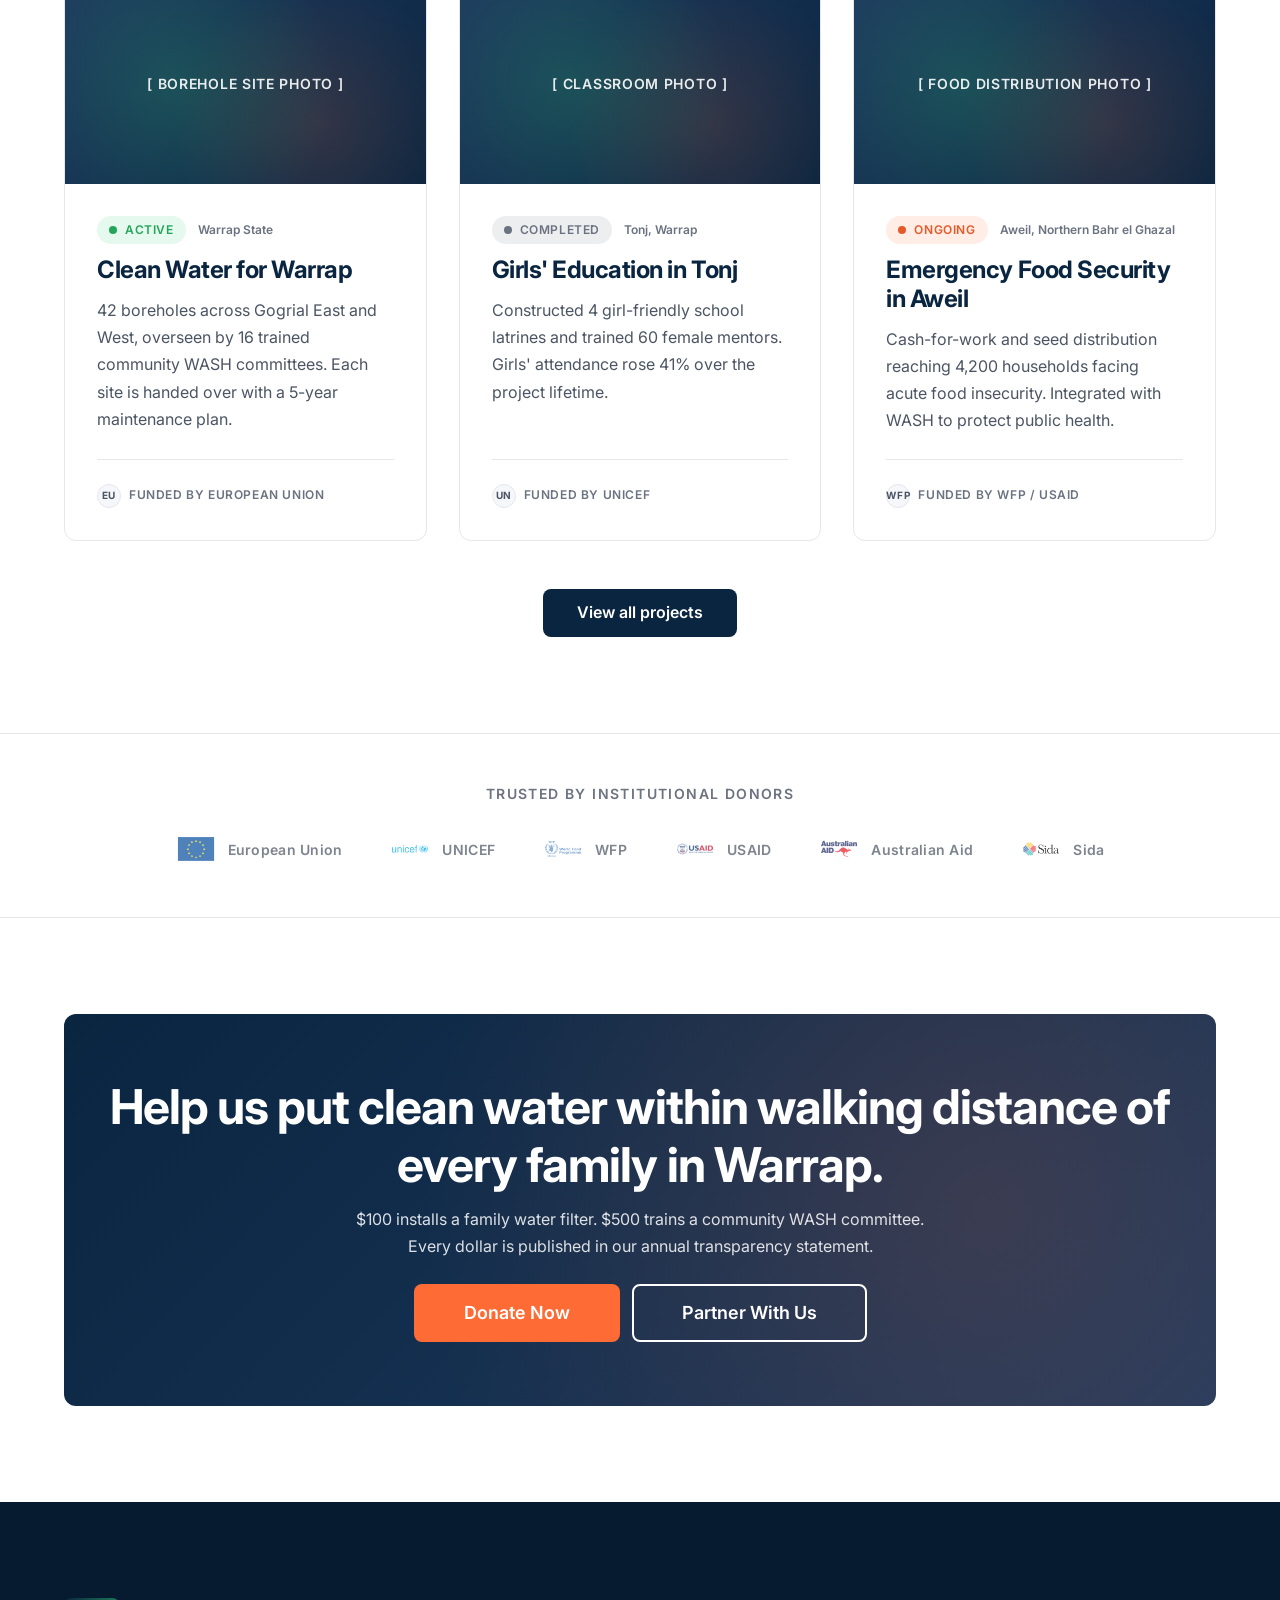
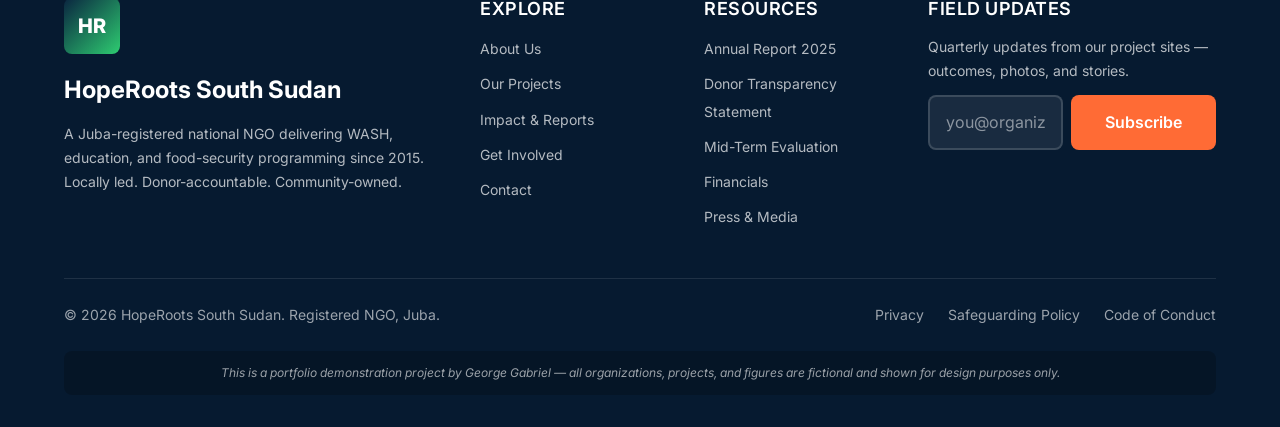
==== commit e8d49713: "Make story-card attribution non-specific The featured story sat next to a real photograph of an iden" ====
--- a/index.html
+++ b/index.html
@@ -219,13 +219,14 @@
           <div class="story-card__body">
             <span class="story-card__label">Success Story · 2024</span>
             <blockquote class="story-card__quote">
-              "Before the borehole, my daughters walked three hours before school each morning
-              to fetch water from a pond. Now they carry schoolbooks. They tell me they want
-              to be nurses."
+              &ldquo;Before the borehole, my daughters walked three hours before school each
+              morning to fetch water from a pond. Now they carry schoolbooks. They tell me
+              they want to be nurses.&rdquo;
             </blockquote>
             <div class="story-card__attribution">
-              <strong>Akol Deng</strong>
-              WASH Committee Chair · Gogrial East County, Warrap State
+              <strong>Composite account</strong>
+              Drawn from interviews conducted with women in Gogrial East County,
+              Warrap State. Not attributable to any individual.
             </div>
             <div class="btn-group" style="margin-top: var(--space-5);">
               <a href="impact.html" class="btn btn--secondary">Read full impact</a>
--- a/css/components.css
+++ b/css/components.css
@@ -1239,6 +1239,9 @@
 .story-card__attribution {
   font-size: var(--fs-sm);
   color: var(--color-text-medium);
+  line-height: var(--lh-relaxed);
+  padding-top: var(--space-4);
+  border-top: 1px solid var(--color-border);
 }
 
 .story-card__attribution strong {
